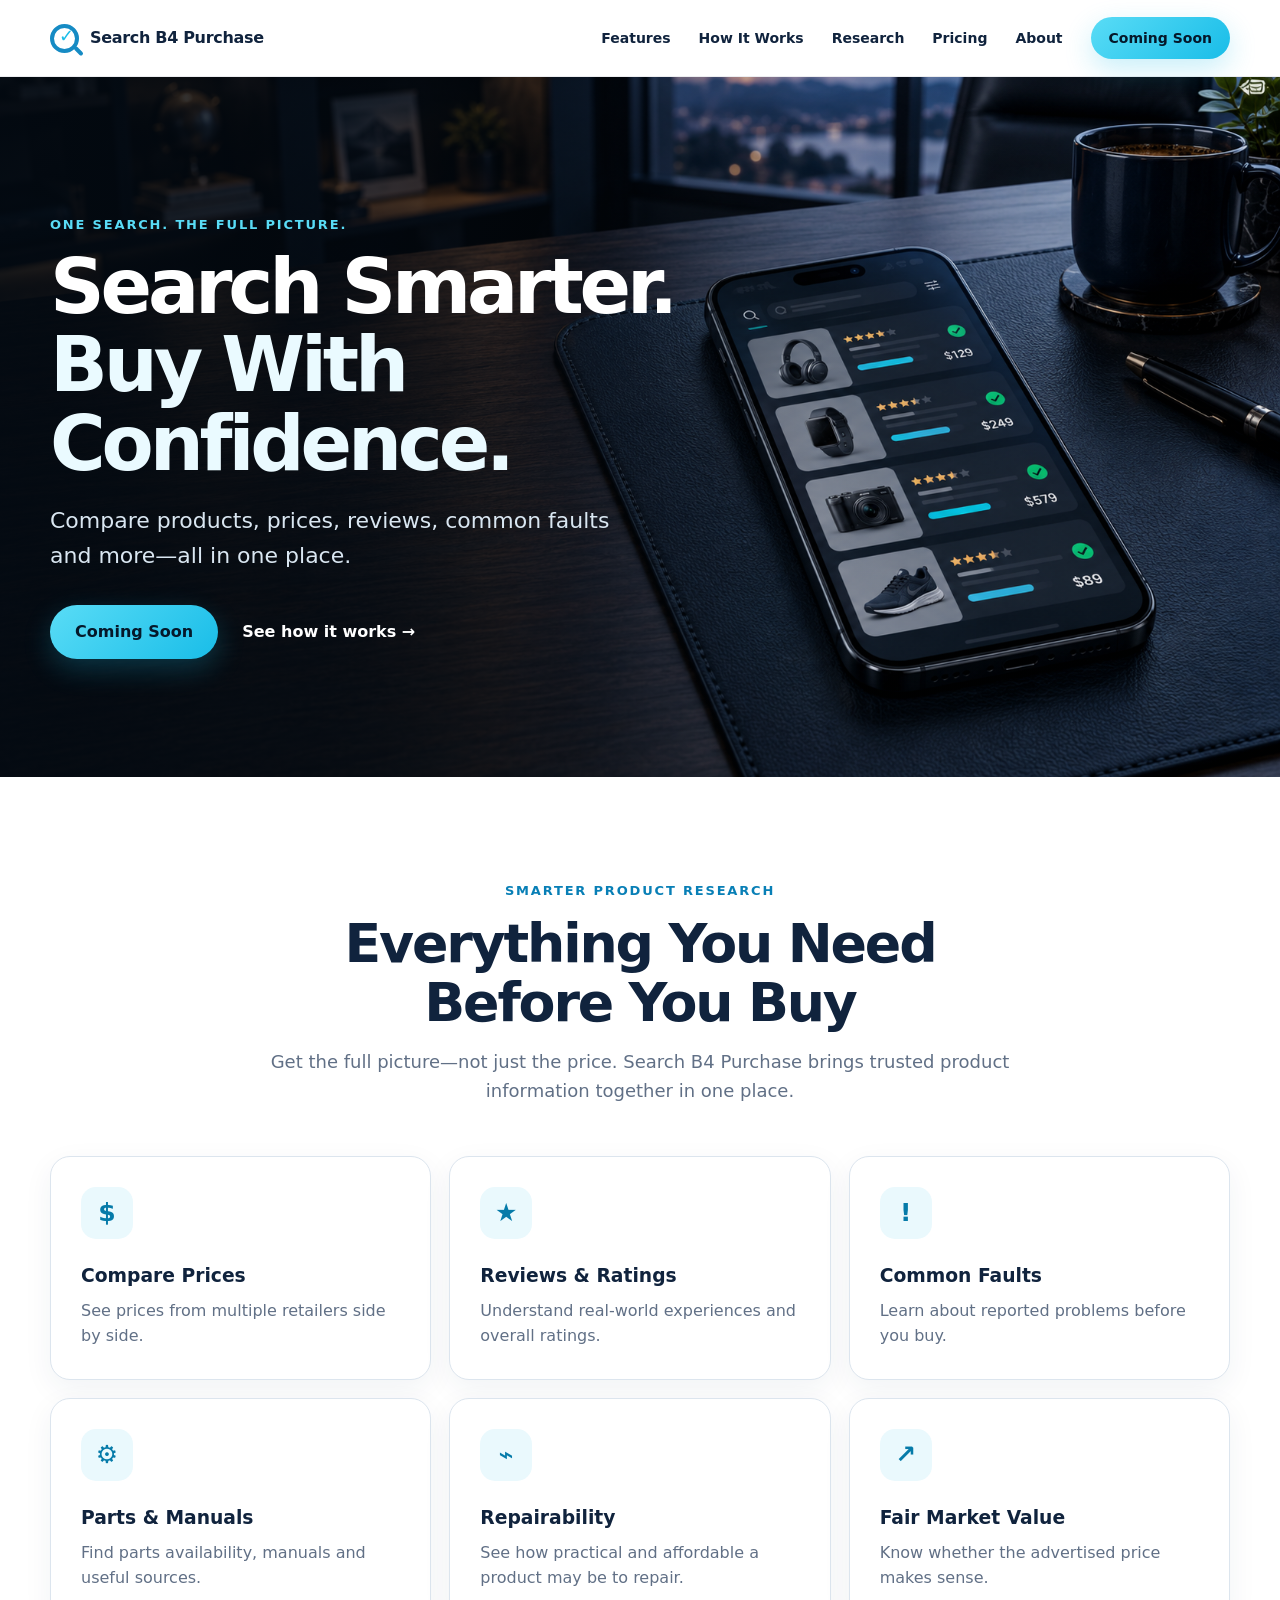
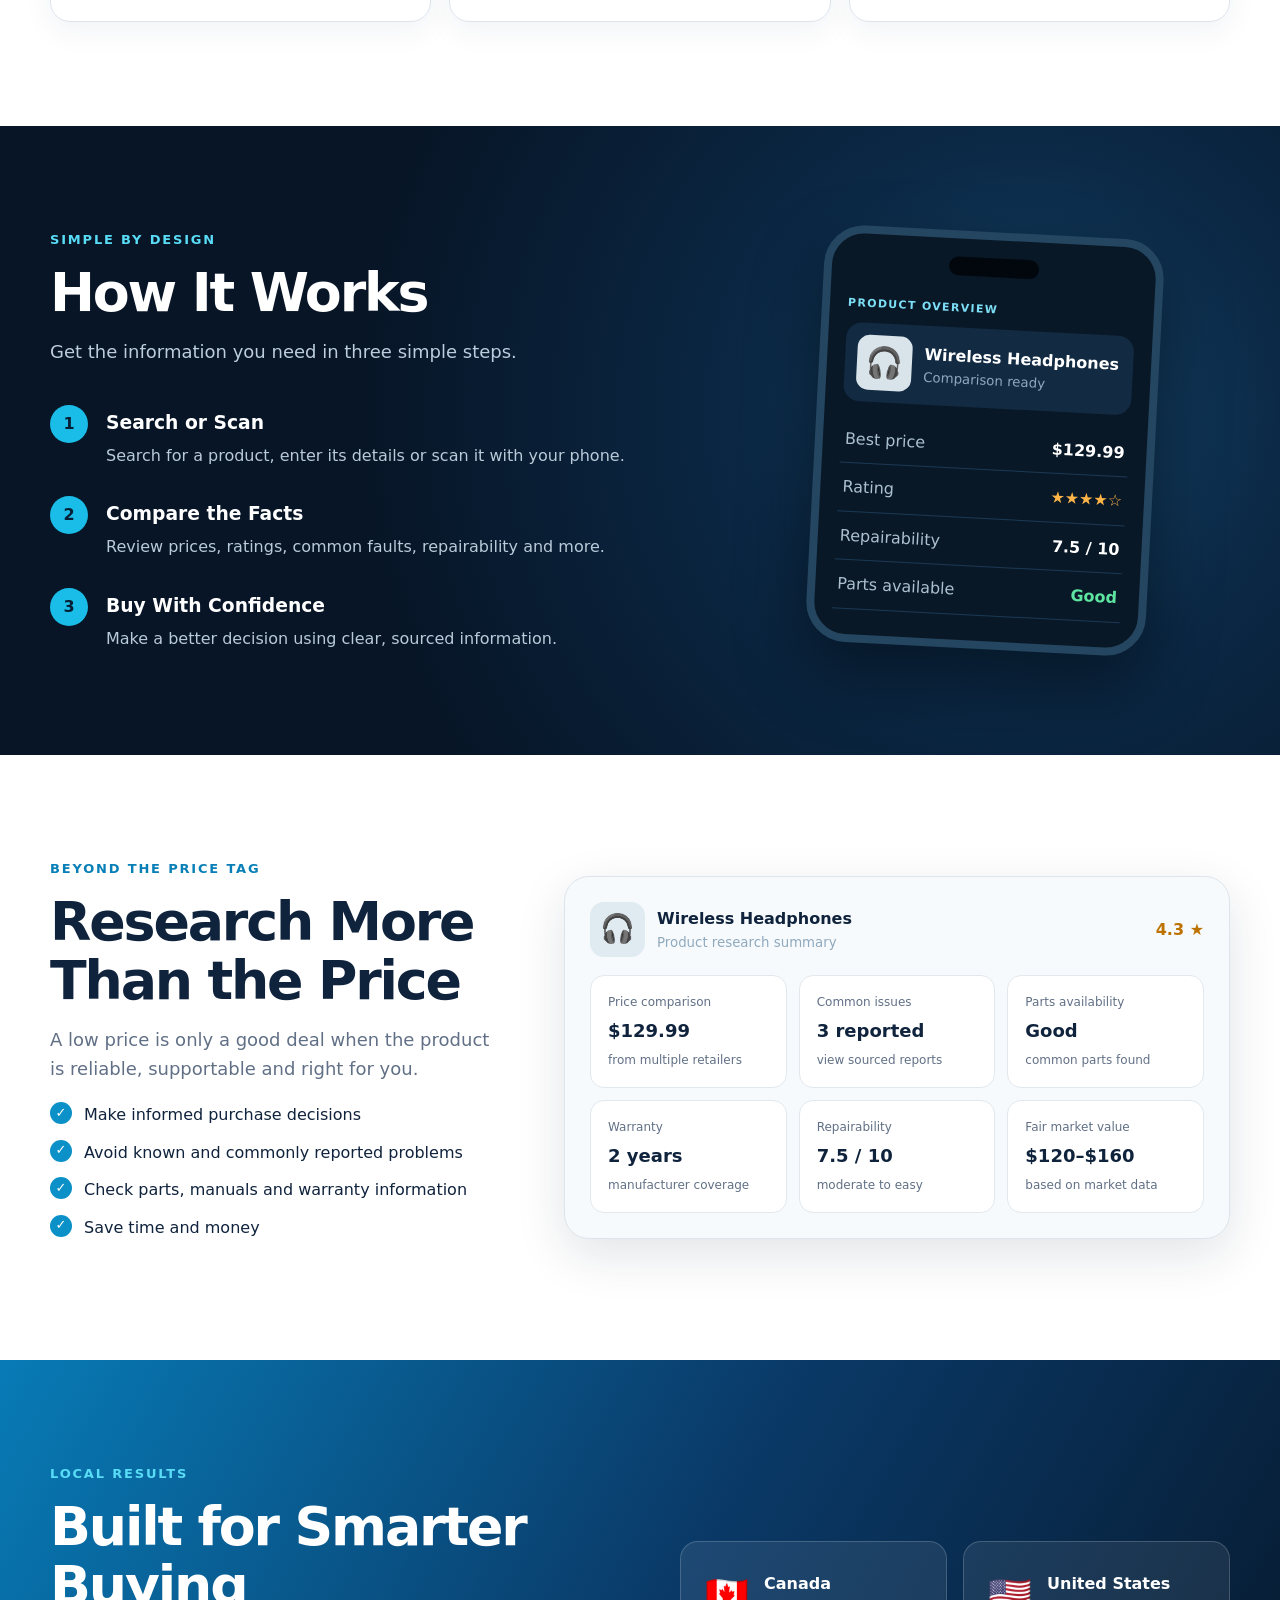
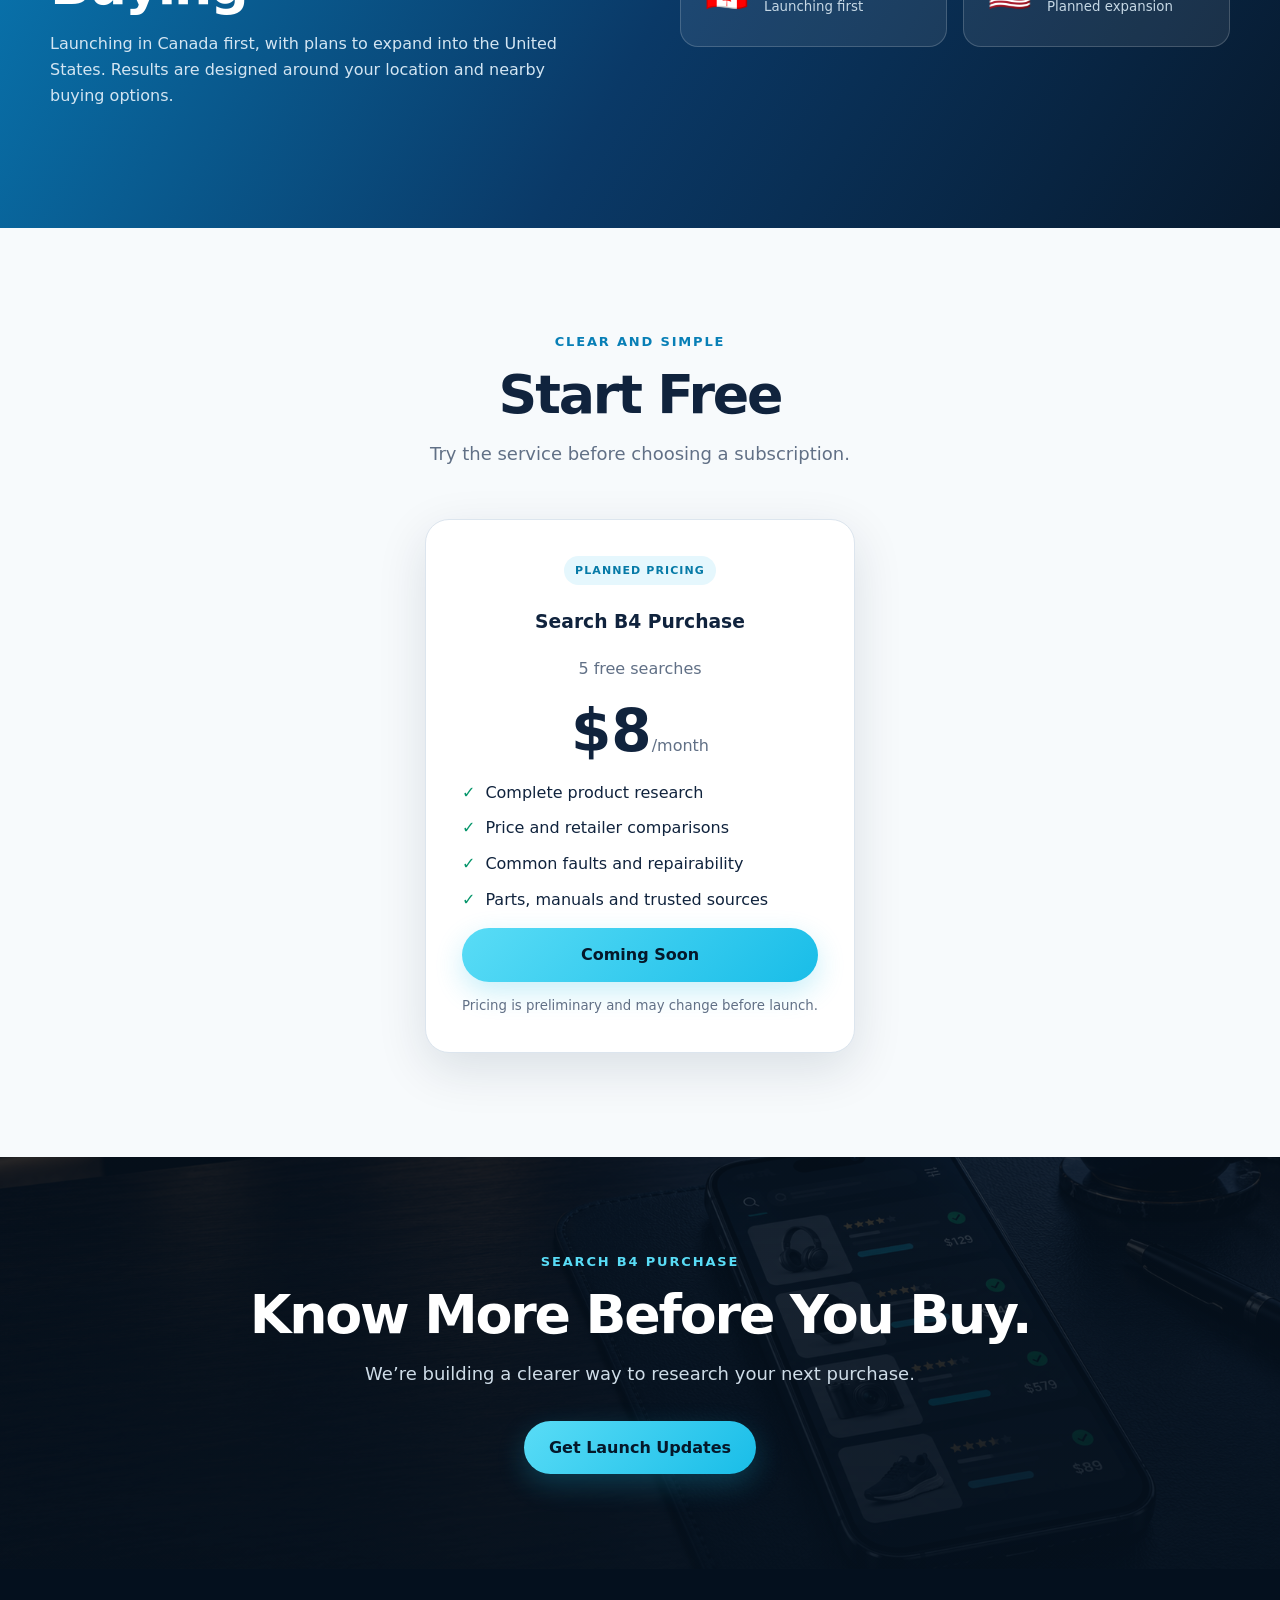
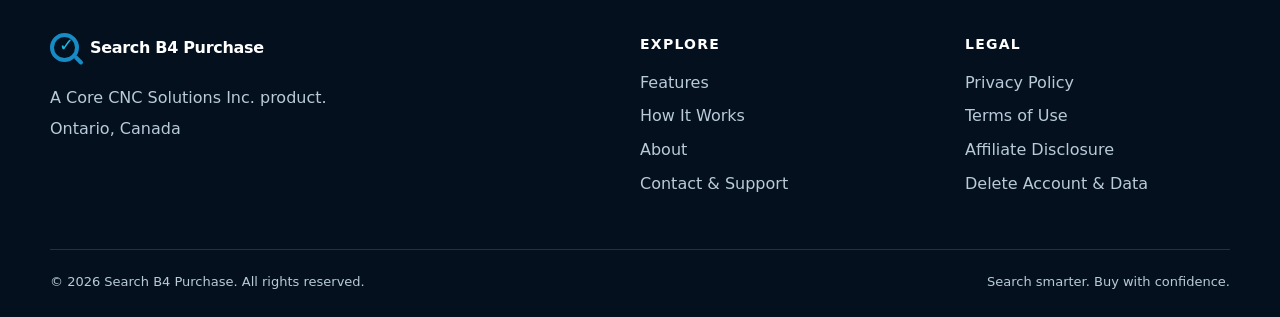
==== index.html @ 743104e7 "Add files via upload" ====
<!doctype html>
<html lang="en-CA">
<head>
  <meta charset="utf-8">
  <meta name="viewport" content="width=device-width, initial-scale=1">
  <meta name="description" content="Search B4 Purchase helps you compare prices, reviews, common faults, repairability, parts and manuals before you buy.">
  <meta name="theme-color" content="#071526">
  <title>Search B4 Purchase | Search Smarter. Buy With Confidence.</title>
  <link rel="icon" href="assets/favicon.svg" type="image/svg+xml">
  <link rel="stylesheet" href="styles.css">
  <script defer src="script.js"></script>
</head>
<body>
  <a class="skip-link" href="#main">Skip to content</a>
  <header class="site-header">
    <div class="container nav-wrap">
      <a class="brand" href="#top" aria-label="Search B4 Purchase home">
        <span class="brand-mark" aria-hidden="true"><span></span></span>
        <span>Search B4 Purchase</span>
      </a>
      <button class="menu-button" aria-expanded="false" aria-controls="site-nav" aria-label="Open navigation"><span></span><span></span><span></span></button>
      <nav id="site-nav" class="site-nav" aria-label="Primary navigation">
        <a href="#features">Features</a>
        <a href="#how-it-works">How It Works</a>
        <a href="#research">Research</a>
        <a href="#pricing">Pricing</a>
        <a href="about.html">About</a>
        <a class="button button-small" href="#coming-soon">Coming Soon</a>
      </nav>
    </div>
  </header>

  <main id="main">
    <section id="top" class="hero">
      <div class="hero-shade"></div>
      <div class="container hero-content">
        <p class="eyebrow light">One search. The full picture.</p>
        <h1>Search Smarter.<br><span>Buy With Confidence.</span></h1>
        <p class="hero-copy">Compare products, prices, reviews, common faults and more—all in one place.</p>
        <div class="hero-actions">
          <a class="button" href="#coming-soon">Coming Soon</a>
          <a class="text-link light" href="#how-it-works">See how it works <span aria-hidden="true">→</span></a>
        </div>
      </div>
    </section>

    <section id="features" class="section light-section">
      <div class="container">
        <div class="section-heading centered">
          <p class="eyebrow">Smarter product research</p>
          <h2>Everything You Need Before You Buy</h2>
          <p>Get the full picture—not just the price. Search B4 Purchase brings trusted product information together in one place.</p>
        </div>
        <div class="feature-grid">
          <article class="feature-card"><span class="icon">$</span><h3>Compare Prices</h3><p>See prices from multiple retailers side by side.</p></article>
          <article class="feature-card"><span class="icon">★</span><h3>Reviews & Ratings</h3><p>Understand real-world experiences and overall ratings.</p></article>
          <article class="feature-card"><span class="icon">!</span><h3>Common Faults</h3><p>Learn about reported problems before you buy.</p></article>
          <article class="feature-card"><span class="icon">⚙</span><h3>Parts & Manuals</h3><p>Find parts availability, manuals and useful sources.</p></article>
          <article class="feature-card"><span class="icon">⌁</span><h3>Repairability</h3><p>See how practical and affordable a product may be to repair.</p></article>
          <article class="feature-card"><span class="icon">↗</span><h3>Fair Market Value</h3><p>Know whether the advertised price makes sense.</p></article>
        </div>
      </div>
    </section>

    <section id="how-it-works" class="section dark-section">
      <div class="container how-grid">
        <div>
          <p class="eyebrow light">Simple by design</p>
          <h2>How It Works</h2>
          <p class="section-intro">Get the information you need in three simple steps.</p>
          <div class="steps">
            <article><span>1</span><div><h3>Search or Scan</h3><p>Search for a product, enter its details or scan it with your phone.</p></div></article>
            <article><span>2</span><div><h3>Compare the Facts</h3><p>Review prices, ratings, common faults, repairability and more.</p></div></article>
            <article><span>3</span><div><h3>Buy With Confidence</h3><p>Make a better decision using clear, sourced information.</p></div></article>
          </div>
        </div>
        <div class="phone-demo" aria-label="Illustration of product comparison results">
          <div class="phone-shell">
            <div class="phone-top"></div>
            <div class="app-label">Product overview</div>
            <div class="demo-product"><div class="demo-image">🎧</div><div><strong>Wireless Headphones</strong><small>Comparison ready</small></div></div>
            <div class="demo-row"><span>Best price</span><strong>$129.99</strong></div>
            <div class="demo-row"><span>Rating</span><strong class="stars">★★★★☆</strong></div>
            <div class="demo-row"><span>Repairability</span><strong>7.5 / 10</strong></div>
            <div class="demo-row"><span>Parts available</span><strong class="good">Good</strong></div>
          </div>
        </div>
      </div>
    </section>

    <section id="research" class="section light-section">
      <div class="container research-grid">
        <div>
          <p class="eyebrow">Beyond the price tag</p>
          <h2>Research More Than the Price</h2>
          <p class="large-copy">A low price is only a good deal when the product is reliable, supportable and right for you.</p>
          <ul class="check-list">
            <li>Make informed purchase decisions</li>
            <li>Avoid known and commonly reported problems</li>
            <li>Check parts, manuals and warranty information</li>
            <li>Save time and money</li>
          </ul>
        </div>
        <div class="dashboard-card">
          <div class="product-title"><span class="product-icon">🎧</span><div><strong>Wireless Headphones</strong><small>Product research summary</small></div><span class="rating">4.3 ★</span></div>
          <div class="metric-grid">
            <article><small>Price comparison</small><strong>$129.99</strong><span>from multiple retailers</span></article>
            <article><small>Common issues</small><strong>3 reported</strong><span>view sourced reports</span></article>
            <article><small>Parts availability</small><strong>Good</strong><span>common parts found</span></article>
            <article><small>Warranty</small><strong>2 years</strong><span>manufacturer coverage</span></article>
            <article><small>Repairability</small><strong>7.5 / 10</strong><span>moderate to easy</span></article>
            <article><small>Fair market value</small><strong>$120–$160</strong><span>based on market data</span></article>
          </div>
        </div>
      </div>
    </section>

    <section class="section availability-section">
      <div class="container availability-grid">
        <div><p class="eyebrow light">Local results</p><h2>Built for Smarter Buying</h2><p>Launching in Canada first, with plans to expand into the United States. Results are designed around your location and nearby buying options.</p></div>
        <div class="locations"><article><span>🇨🇦</span><div><strong>Canada</strong><small>Launching first</small></div></article><article><span>🇺🇸</span><div><strong>United States</strong><small>Planned expansion</small></div></article></div>
      </div>
    </section>

    <section id="pricing" class="section pricing-section">
      <div class="container">
        <div class="section-heading centered"><p class="eyebrow">Clear and simple</p><h2>Start Free</h2><p>Try the service before choosing a subscription.</p></div>
        <article class="price-card">
          <div class="price-badge">PLANNED PRICING</div>
          <h3>Search B4 Purchase</h3>
          <p class="free-searches">5 free searches</p>
          <div class="price"><strong>$8</strong><span>/month</span></div>
          <ul><li>Complete product research</li><li>Price and retailer comparisons</li><li>Common faults and repairability</li><li>Parts, manuals and trusted sources</li></ul>
          <a class="button full" href="#coming-soon">Coming Soon</a>
          <small>Pricing is preliminary and may change before launch.</small>
        </article>
      </div>
    </section>

    <section id="coming-soon" class="final-cta">
      <div class="container centered"><p class="eyebrow light">Search B4 Purchase</p><h2>Know More Before You Buy.</h2><p>We’re building a clearer way to research your next purchase.</p><a class="button" href="contact.html">Get Launch Updates</a></div>
    </section>
  </main>

  <footer class="site-footer">
    <div class="container footer-grid">
      <div><a class="brand footer-brand" href="index.html"><span class="brand-mark" aria-hidden="true"><span></span></span><span>Search B4 Purchase</span></a><p>A Core CNC Solutions Inc. product.</p><p>Ontario, Canada</p></div>
      <div><h3>Explore</h3><a href="#features">Features</a><a href="#how-it-works">How It Works</a><a href="about.html">About</a><a href="contact.html">Contact & Support</a></div>
      <div><h3>Legal</h3><a href="privacy.html">Privacy Policy</a><a href="terms.html">Terms of Use</a><a href="affiliate-disclosure.html">Affiliate Disclosure</a><a href="delete-account.html">Delete Account & Data</a></div>
    </div>
    <div class="container footer-bottom"><span>© 2026 Search B4 Purchase. All rights reserved.</span><span>Search smarter. Buy with confidence.</span></div>
  </footer>
</body>
</html>
---- styles.css ----
:root{--navy:#071526;--navy-2:#0c2139;--ink:#10233d;--muted:#617086;--blue:#19bde8;--blue-2:#59dcf6;--amber:#ffb548;--line:#dce5ee;--paper:#f7fafc;--white:#fff;--shadow:0 16px 50px rgba(9,31,56,.12);--radius:20px;--container:1180px}*{box-sizing:border-box}html{scroll-behavior:smooth}body{margin:0;color:var(--ink);background:var(--white);font-family:Inter,ui-sans-serif,system-ui,-apple-system,BlinkMacSystemFont,"Segoe UI",sans-serif;line-height:1.6}a{color:inherit;text-decoration:none}img{max-width:100%}.container{width:min(calc(100% - 40px),var(--container));margin:auto}.skip-link{position:absolute;left:-9999px}.skip-link:focus{left:12px;top:12px;z-index:100;background:#fff;padding:10px}.site-header{position:sticky;top:0;z-index:50;background:rgba(255,255,255,.94);border-bottom:1px solid rgba(16,35,61,.08);backdrop-filter:blur(14px)}.nav-wrap{height:76px;display:flex;align-items:center;justify-content:space-between}.brand{display:inline-flex;gap:11px;align-items:center;font-weight:800;letter-spacing:-.02em}.brand-mark{position:relative;display:inline-block;width:29px;height:29px;border:4px solid #168bc4;border-radius:50%}.brand-mark:after{content:"";position:absolute;width:11px;height:4px;background:#168bc4;right:-9px;bottom:-4px;transform:rotate(45deg);border-radius:4px}.brand-mark span:before{content:"✓";position:absolute;left:5px;top:-6px;color:var(--blue);font-size:18px}.site-nav{display:flex;align-items:center;gap:28px;font-weight:650;font-size:14px}.site-nav>a:not(.button):hover{color:#087fb6}.menu-button{display:none;background:none;border:0;padding:8px}.menu-button span{display:block;width:24px;height:2px;background:var(--ink);margin:5px}.button{display:inline-flex;align-items:center;justify-content:center;border:0;border-radius:999px;background:linear-gradient(135deg,var(--blue-2),var(--blue));color:#05182a;font-weight:800;padding:14px 25px;box-shadow:0 10px 28px rgba(25,189,232,.24);transition:.2s transform,.2s box-shadow}.button:hover{transform:translateY(-2px);box-shadow:0 14px 34px rgba(25,189,232,.35)}.button-small{padding:10px 18px}.full{width:100%}.hero{position:relative;min-height:700px;display:grid;align-items:center;color:white;background:#07101d url("assets/hero-search-b4-purchase.png") center/cover no-repeat}.hero-shade{position:absolute;inset:0;background:linear-gradient(90deg,rgba(3,10,18,.9) 0%,rgba(3,10,18,.65) 35%,rgba(3,10,18,.08) 64%,rgba(3,10,18,.05) 100%)}.hero-content{position:relative;padding-top:20px}.eyebrow{margin:0 0 12px;color:#087fb6;font-size:13px;font-weight:850;letter-spacing:.14em;text-transform:uppercase}.eyebrow.light{color:var(--blue-2)}h1,h2,h3,p{margin-top:0}h1{max-width:650px;margin-bottom:20px;font-size:clamp(46px,6vw,76px);line-height:1.03;letter-spacing:-.055em}h1 span{color:#eafaff}.hero-copy{max-width:570px;font-size:clamp(18px,2vw,22px);color:#d9e6f1}.hero-actions{display:flex;gap:24px;align-items:center;margin-top:32px}.text-link{font-weight:750}.text-link:hover{color:var(--blue-2)}.section{padding:104px 0}.light-section{background:#fff}.section-heading{max-width:760px;margin:0 auto 50px}.centered{text-align:center}.section-heading h2,.section h2,.final-cta h2{margin-bottom:16px;font-size:clamp(35px,4.2vw,54px);line-height:1.1;letter-spacing:-.04em}.section-heading>p:last-child,.section-intro,.large-copy{color:var(--muted);font-size:18px}.feature-grid{display:grid;grid-template-columns:repeat(3,1fr);gap:18px}.feature-card{padding:30px;border:1px solid var(--line);border-radius:var(--radius);background:#fff;box-shadow:0 9px 30px rgba(20,50,80,.06);transition:.2s}.feature-card:hover{transform:translateY(-4px);box-shadow:var(--shadow)}.feature-card .icon{display:grid;place-items:center;width:52px;height:52px;margin-bottom:22px;border-radius:15px;background:#eaf9fd;color:#067ba9;font-size:25px;font-weight:900}.feature-card h3{margin-bottom:7px}.feature-card p{color:var(--muted);margin-bottom:0}.dark-section{overflow:hidden;color:#fff;background:radial-gradient(circle at 80% 45%,#15456a 0,#0b2845 25%,var(--navy) 62%)}.how-grid{display:grid;grid-template-columns:1.1fr .9fr;gap:90px;align-items:center}.dark-section .section-intro{color:#bccddd}.steps{display:grid;gap:28px;margin-top:38px}.steps article{display:flex;gap:18px}.steps article>span{flex:0 0 auto;display:grid;place-items:center;width:38px;height:38px;border-radius:50%;background:var(--blue);color:#052036;font-weight:900}.steps h3{margin:3px 0 5px}.steps p{margin:0;color:#b9cad9}.phone-demo{display:grid;place-items:center}.phone-shell{width:min(340px,100%);padding:18px 18px 25px;border:8px solid #254660;border-radius:40px;background:#091827;box-shadow:0 30px 70px rgba(0,0,0,.45);transform:rotate(3deg)}.phone-top{width:90px;height:19px;margin:0 auto 24px;border-radius:15px;background:#02070e}.app-label{color:#7ddff6;text-transform:uppercase;font-size:11px;font-weight:800;letter-spacing:.12em}.demo-product{display:flex;gap:12px;align-items:center;margin:10px 0 14px;padding:12px;border-radius:16px;background:#122b43}.demo-product small,.product-title small{display:block;color:#8fa9be}.demo-image{display:grid;place-items:center;width:55px;height:55px;border-radius:12px;background:#d9e3ea;font-size:30px}.demo-row{display:flex;justify-content:space-between;padding:11px 4px;border-bottom:1px solid #1b3953;color:#abc0d0}.demo-row strong{color:#fff}.stars{color:var(--amber)!important}.good{color:#5ee4a1!important}.research-grid{display:grid;grid-template-columns:.8fr 1.2fr;gap:70px;align-items:center}.check-list{display:grid;gap:12px;padding:0;list-style:none}.check-list li{position:relative;padding-left:34px}.check-list li:before{content:"✓";position:absolute;left:0;display:grid;place-items:center;width:22px;height:22px;border-radius:50%;background:#0b91c7;color:#fff;font-size:13px;font-weight:900}.dashboard-card{padding:25px;border:1px solid var(--line);border-radius:25px;background:var(--paper);box-shadow:var(--shadow)}.product-title{display:flex;align-items:center;gap:12px;margin-bottom:18px}.product-icon{display:grid;place-items:center;width:55px;height:55px;border-radius:14px;background:#dfeaf1;font-size:28px}.product-title .rating{margin-left:auto;color:#bd7200;font-weight:800}.metric-grid{display:grid;grid-template-columns:repeat(3,1fr);gap:12px}.metric-grid article{padding:17px;border-radius:14px;background:#fff;border:1px solid #e1e8ee}.metric-grid small,.metric-grid span{display:block;color:var(--muted);font-size:12px}.metric-grid strong{display:block;margin:5px 0;color:var(--ink);font-size:18px}.availability-section{color:#fff;background:linear-gradient(120deg,#087bb6,#0a3967 52%,#07192d)}.availability-grid{display:grid;grid-template-columns:1fr 1fr;gap:80px;align-items:center}.availability-grid p{max-width:620px;color:#d3e5f2}.locations{display:grid;grid-template-columns:1fr 1fr;gap:16px}.locations article{display:flex;gap:15px;align-items:center;padding:24px;border:1px solid rgba(255,255,255,.18);border-radius:18px;background:rgba(255,255,255,.08)}.locations span{font-size:35px}.locations strong,.locations small{display:block}.locations small{color:#c6d8e5}.pricing-section{background:var(--paper)}.price-card{position:relative;max-width:430px;margin:auto;padding:36px;border:1px solid var(--line);border-radius:24px;background:#fff;box-shadow:var(--shadow);text-align:center}.price-badge{display:inline-block;margin-bottom:22px;padding:6px 11px;border-radius:999px;background:#e5f7fd;color:#067aa7;font-size:11px;font-weight:900;letter-spacing:.1em}.free-searches{color:var(--muted)}.price{display:flex;align-items:baseline;justify-content:center;margin:20px 0}.price strong{font-size:58px;line-height:1}.price span{color:var(--muted)}.price-card ul{text-align:left;list-style:none;padding:0;display:grid;gap:10px}.price-card li:before{content:"✓";margin-right:10px;color:#05956a;font-weight:900}.price-card>small{display:block;margin-top:13px;color:var(--muted)}.final-cta{padding:95px 0;color:#fff;background:linear-gradient(rgba(5,17,30,.82),rgba(5,17,30,.92)),url("assets/hero-search-b4-purchase.png") center 66%/cover}.final-cta p:not(.eyebrow){color:#cedce7;font-size:18px}.final-cta .button{margin-top:14px}.site-footer{padding:64px 0 24px;color:#b9cad8;background:#04101e}.footer-grid{display:grid;grid-template-columns:2fr 1fr 1fr;gap:60px}.footer-brand{color:#fff;margin-bottom:18px}.site-footer h3{color:#fff;font-size:14px;text-transform:uppercase;letter-spacing:.09em}.site-footer a:not(.brand){display:block;margin:8px 0}.site-footer a:hover{color:#fff}.site-footer p{margin:5px 0}.footer-bottom{display:flex;justify-content:space-between;margin-top:45px;padding-top:22px;border-top:1px solid #203246;font-size:13px}.legal-hero{padding:100px 0 55px;color:#fff;background:linear-gradient(130deg,var(--navy),#0b3c66)}.legal-hero h1{font-size:clamp(40px,5vw,64px);max-width:900px}.legal-page{padding:70px 0 100px}.legal-content{max-width:850px}.legal-content h2{margin-top:45px;font-size:27px}.legal-content h3{margin-top:28px}.legal-content p,.legal-content li{color:#44566b}.notice{padding:18px 22px;border-left:4px solid var(--blue);border-radius:8px;background:#eef9fc}.contact-grid{display:grid;grid-template-columns:1fr 1fr;gap:30px}.contact-card{padding:28px;border:1px solid var(--line);border-radius:18px;background:#fff;box-shadow:0 10px 30px rgba(10,40,70,.07)}.contact-card h2{margin-bottom:8px}.contact-card a{color:#087ead;font-weight:800}.contact-card.full-width{grid-column:1/-1}.form-grid{display:grid;grid-template-columns:1fr 1fr;gap:16px}.field{display:grid;gap:6px}.field.full{grid-column:1/-1}.field label{font-weight:750}.field input,.field textarea,.field select{width:100%;padding:13px 14px;border:1px solid #bdc9d4;border-radius:10px;font:inherit}.field textarea{min-height:140px;resize:vertical}.form-note{color:var(--muted);font-size:13px}
@media(max-width:900px){.menu-button{display:block}.site-nav{display:none;position:absolute;top:76px;left:0;right:0;padding:22px;background:#fff;border-bottom:1px solid var(--line);box-shadow:var(--shadow);flex-direction:column;align-items:stretch}.site-nav.open{display:flex}.site-nav:not(#site-nav){display:flex;position:static;padding:0;background:transparent;border:0;box-shadow:none;flex-direction:row}.site-nav .button{align-self:flex-start}.hero{min-height:640px;background-position:62% center}.hero-shade{background:linear-gradient(90deg,rgba(3,10,18,.94),rgba(3,10,18,.72) 62%,rgba(3,10,18,.32))}.feature-grid{grid-template-columns:repeat(2,1fr)}.how-grid,.research-grid,.availability-grid{grid-template-columns:1fr}.how-grid{gap:55px}.research-grid{gap:45px}.metric-grid{grid-template-columns:repeat(2,1fr)}.footer-grid{grid-template-columns:1fr 1fr}.footer-grid>div:first-child{grid-column:1/-1}}
@media(max-width:600px){.container{width:min(calc(100% - 28px),var(--container))}.brand{font-size:14px}.brand-mark{transform:scale(.85)}.hero{min-height:690px;background-position:66% center}.hero-shade{background:linear-gradient(90deg,rgba(3,10,18,.95),rgba(3,10,18,.75))}.hero-content{padding-top:120px;align-self:start}.hero-actions{align-items:flex-start;flex-direction:column;gap:16px}.section{padding:75px 0}.feature-grid,.metric-grid,.locations,.contact-grid,.form-grid{grid-template-columns:1fr}.field.full,.contact-card.full-width{grid-column:auto}.feature-card{padding:24px}.availability-grid{gap:42px}.phone-shell{width:300px}.footer-grid{grid-template-columns:1fr;gap:30px}.footer-grid>div:first-child{grid-column:auto}.footer-bottom{flex-direction:column;gap:8px}.product-title{flex-wrap:wrap}.product-title .rating{margin-left:0}.legal-hero{padding:75px 0 40px}}
@media(prefers-reduced-motion:reduce){html{scroll-behavior:auto}.button,.feature-card{transition:none}}
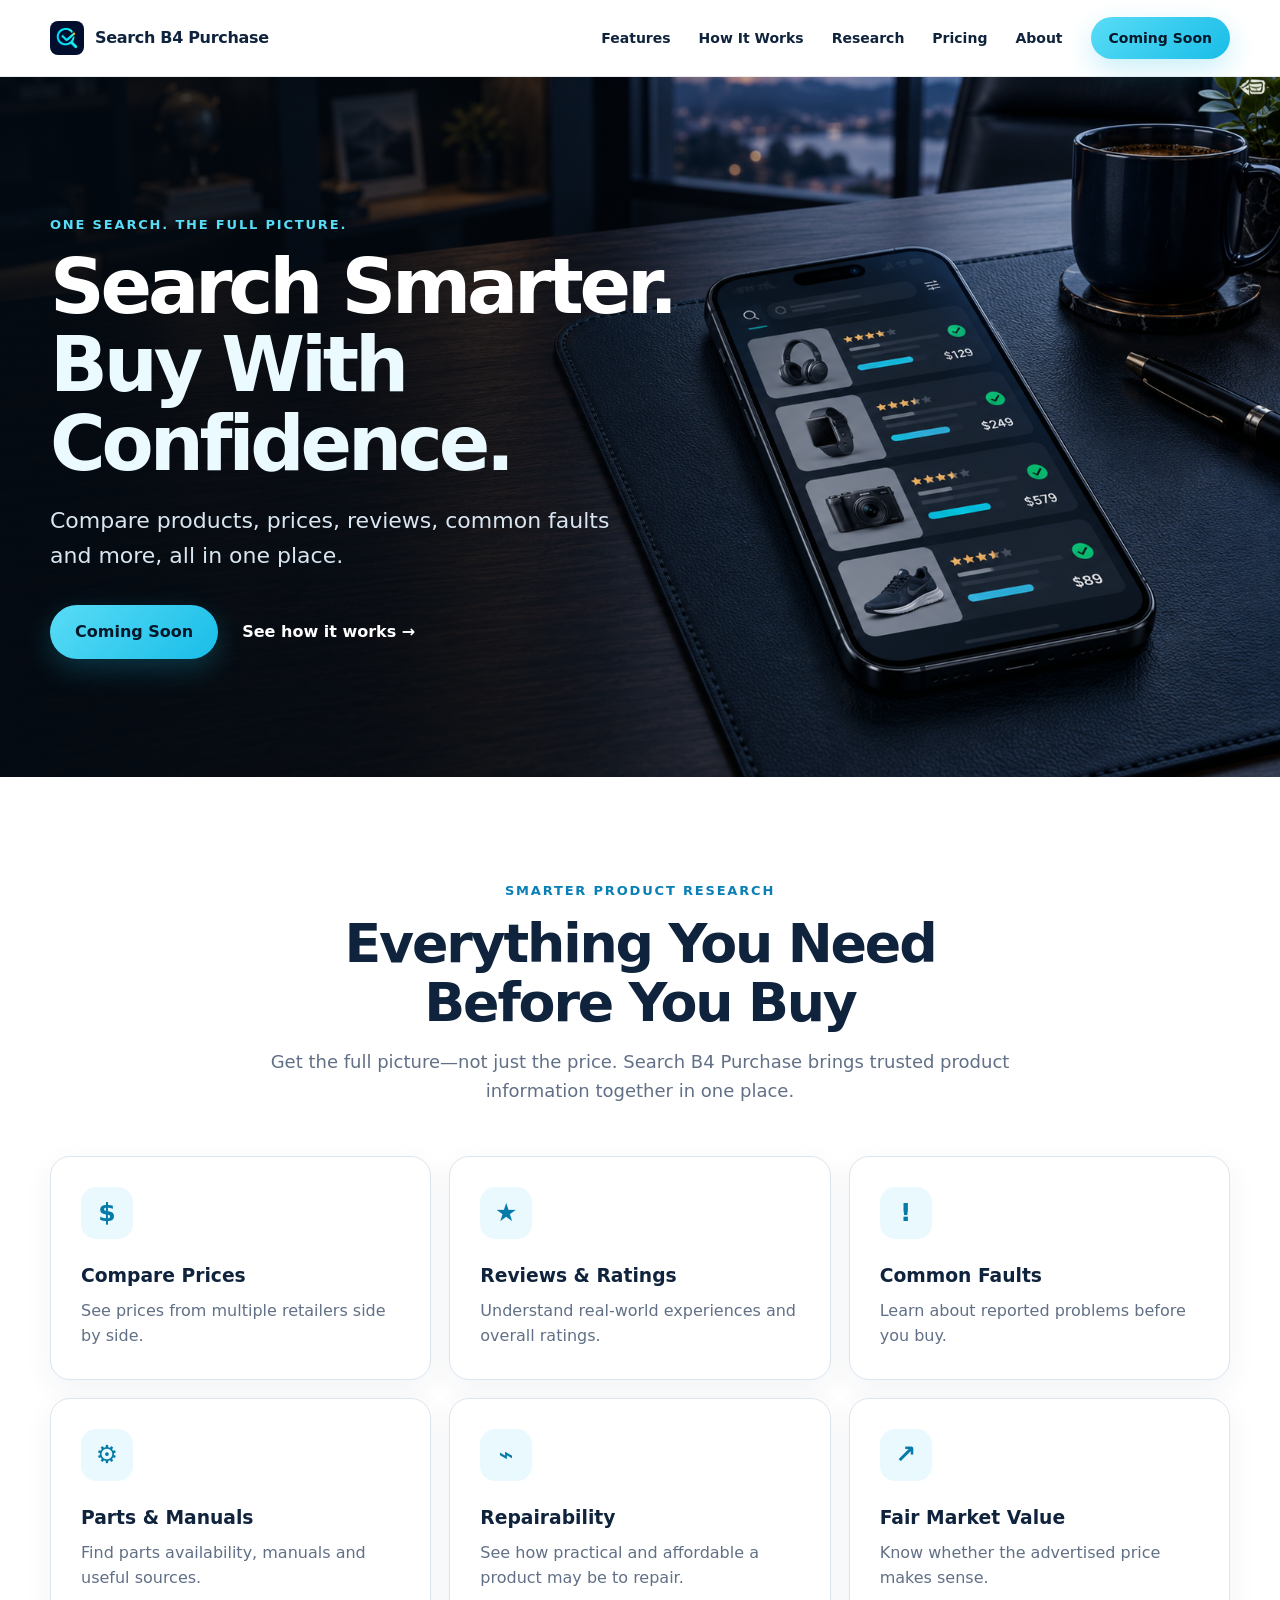
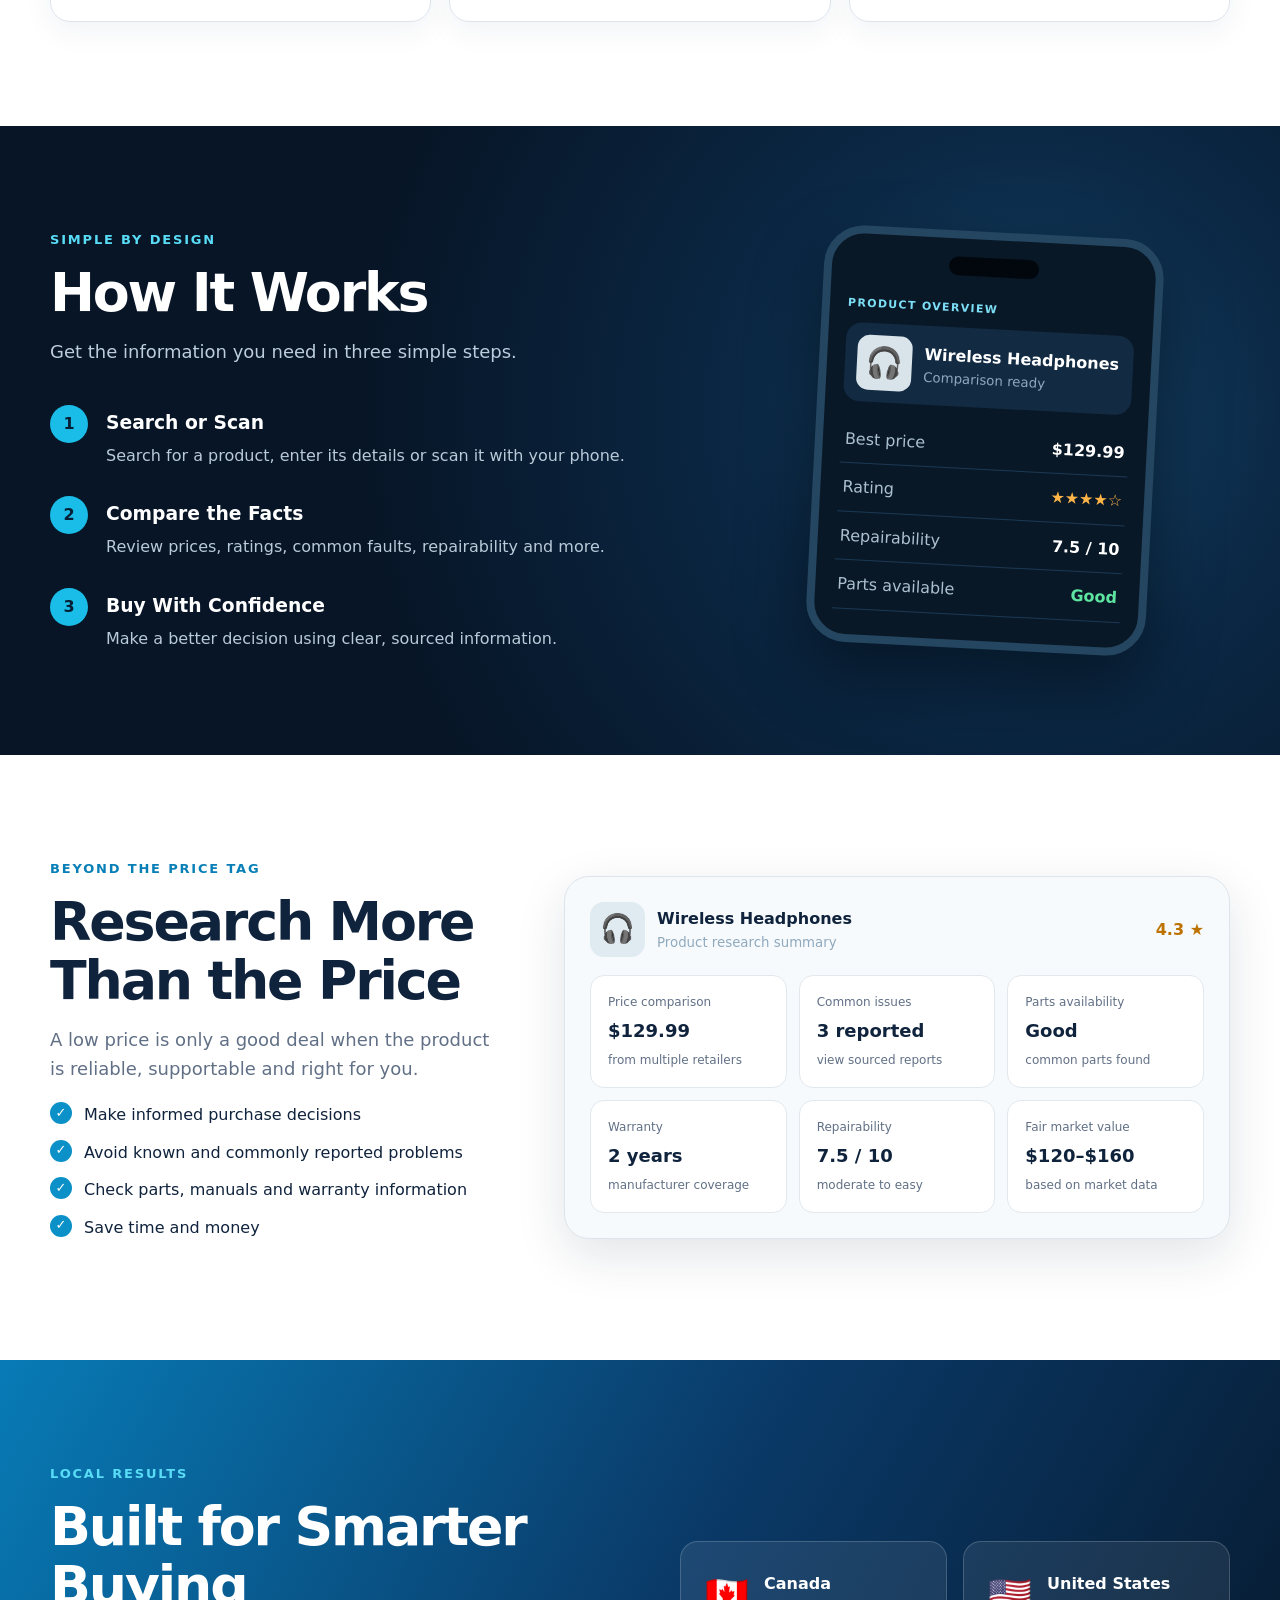
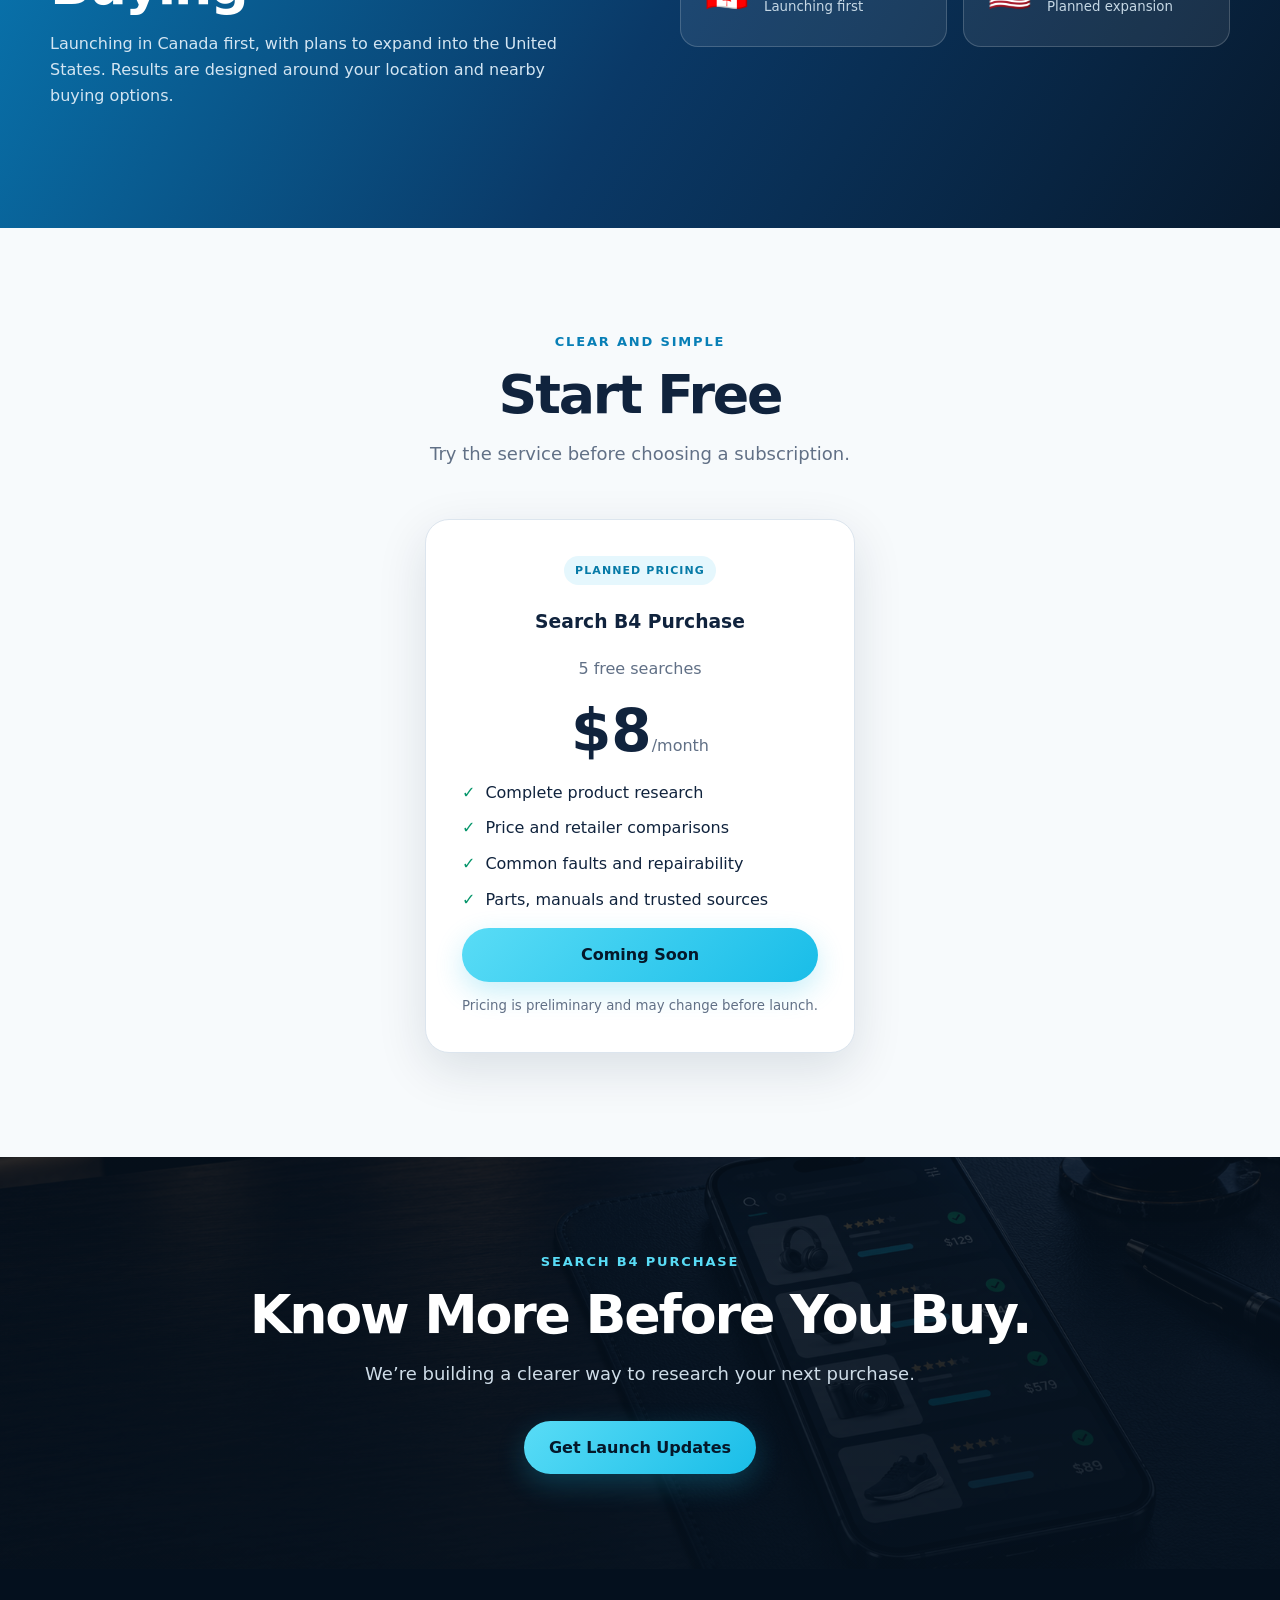
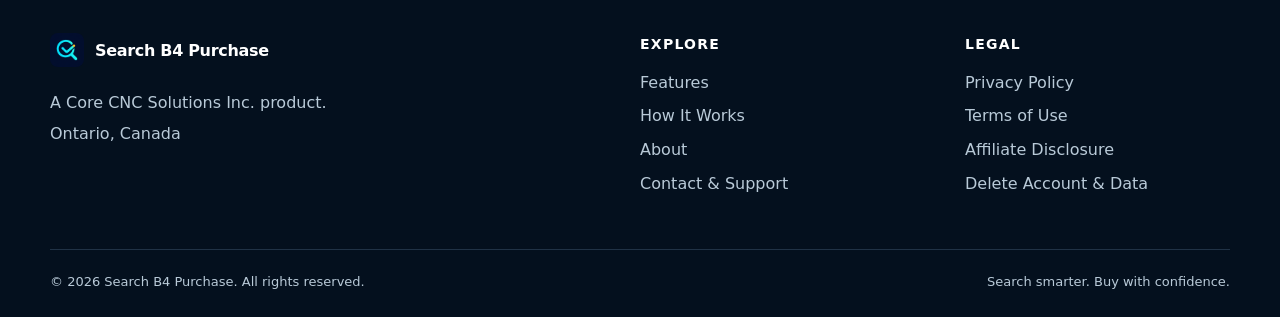
==== commit 8641379e: "Add files via upload" ====
--- a/index.html
+++ b/index.html
@@ -6,7 +6,7 @@
   <meta name="description" content="Search B4 Purchase helps you compare prices, reviews, common faults, repairability, parts and manuals before you buy.">
   <meta name="theme-color" content="#071526">
   <title>Search B4 Purchase | Search Smarter. Buy With Confidence.</title>
-  <link rel="icon" href="assets/favicon.svg" type="image/svg+xml">
+  <link rel="icon" href="assets/icon-180.png" type="image/png">
   <link rel="stylesheet" href="styles.css">
   <script defer src="script.js"></script>
 </head>
@@ -36,7 +36,7 @@
       <div class="container hero-content">
         <p class="eyebrow light">One search. The full picture.</p>
         <h1>Search Smarter.<br><span>Buy With Confidence.</span></h1>
-        <p class="hero-copy">Compare products, prices, reviews, common faults and more—all in one place.</p>
+        <p class="hero-copy">Compare products, prices, reviews, common faults and more, all in one place.</p>
         <div class="hero-actions">
           <a class="button" href="#coming-soon">Coming Soon</a>
           <a class="text-link light" href="#how-it-works">See how it works <span aria-hidden="true">→</span></a>
--- a/styles.css
+++ b/styles.css
@@ -1,4 +1,4 @@
-:root{--navy:#071526;--navy-2:#0c2139;--ink:#10233d;--muted:#617086;--blue:#19bde8;--blue-2:#59dcf6;--amber:#ffb548;--line:#dce5ee;--paper:#f7fafc;--white:#fff;--shadow:0 16px 50px rgba(9,31,56,.12);--radius:20px;--container:1180px}*{box-sizing:border-box}html{scroll-behavior:smooth}body{margin:0;color:var(--ink);background:var(--white);font-family:Inter,ui-sans-serif,system-ui,-apple-system,BlinkMacSystemFont,"Segoe UI",sans-serif;line-height:1.6}a{color:inherit;text-decoration:none}img{max-width:100%}.container{width:min(calc(100% - 40px),var(--container));margin:auto}.skip-link{position:absolute;left:-9999px}.skip-link:focus{left:12px;top:12px;z-index:100;background:#fff;padding:10px}.site-header{position:sticky;top:0;z-index:50;background:rgba(255,255,255,.94);border-bottom:1px solid rgba(16,35,61,.08);backdrop-filter:blur(14px)}.nav-wrap{height:76px;display:flex;align-items:center;justify-content:space-between}.brand{display:inline-flex;gap:11px;align-items:center;font-weight:800;letter-spacing:-.02em}.brand-mark{position:relative;display:inline-block;width:29px;height:29px;border:4px solid #168bc4;border-radius:50%}.brand-mark:after{content:"";position:absolute;width:11px;height:4px;background:#168bc4;right:-9px;bottom:-4px;transform:rotate(45deg);border-radius:4px}.brand-mark span:before{content:"✓";position:absolute;left:5px;top:-6px;color:var(--blue);font-size:18px}.site-nav{display:flex;align-items:center;gap:28px;font-weight:650;font-size:14px}.site-nav>a:not(.button):hover{color:#087fb6}.menu-button{display:none;background:none;border:0;padding:8px}.menu-button span{display:block;width:24px;height:2px;background:var(--ink);margin:5px}.button{display:inline-flex;align-items:center;justify-content:center;border:0;border-radius:999px;background:linear-gradient(135deg,var(--blue-2),var(--blue));color:#05182a;font-weight:800;padding:14px 25px;box-shadow:0 10px 28px rgba(25,189,232,.24);transition:.2s transform,.2s box-shadow}.button:hover{transform:translateY(-2px);box-shadow:0 14px 34px rgba(25,189,232,.35)}.button-small{padding:10px 18px}.full{width:100%}.hero{position:relative;min-height:700px;display:grid;align-items:center;color:white;background:#07101d url("assets/hero-search-b4-purchase.png") center/cover no-repeat}.hero-shade{position:absolute;inset:0;background:linear-gradient(90deg,rgba(3,10,18,.9) 0%,rgba(3,10,18,.65) 35%,rgba(3,10,18,.08) 64%,rgba(3,10,18,.05) 100%)}.hero-content{position:relative;padding-top:20px}.eyebrow{margin:0 0 12px;color:#087fb6;font-size:13px;font-weight:850;letter-spacing:.14em;text-transform:uppercase}.eyebrow.light{color:var(--blue-2)}h1,h2,h3,p{margin-top:0}h1{max-width:650px;margin-bottom:20px;font-size:clamp(46px,6vw,76px);line-height:1.03;letter-spacing:-.055em}h1 span{color:#eafaff}.hero-copy{max-width:570px;font-size:clamp(18px,2vw,22px);color:#d9e6f1}.hero-actions{display:flex;gap:24px;align-items:center;margin-top:32px}.text-link{font-weight:750}.text-link:hover{color:var(--blue-2)}.section{padding:104px 0}.light-section{background:#fff}.section-heading{max-width:760px;margin:0 auto 50px}.centered{text-align:center}.section-heading h2,.section h2,.final-cta h2{margin-bottom:16px;font-size:clamp(35px,4.2vw,54px);line-height:1.1;letter-spacing:-.04em}.section-heading>p:last-child,.section-intro,.large-copy{color:var(--muted);font-size:18px}.feature-grid{display:grid;grid-template-columns:repeat(3,1fr);gap:18px}.feature-card{padding:30px;border:1px solid var(--line);border-radius:var(--radius);background:#fff;box-shadow:0 9px 30px rgba(20,50,80,.06);transition:.2s}.feature-card:hover{transform:translateY(-4px);box-shadow:var(--shadow)}.feature-card .icon{display:grid;place-items:center;width:52px;height:52px;margin-bottom:22px;border-radius:15px;background:#eaf9fd;color:#067ba9;font-size:25px;font-weight:900}.feature-card h3{margin-bottom:7px}.feature-card p{color:var(--muted);margin-bottom:0}.dark-section{overflow:hidden;color:#fff;background:radial-gradient(circle at 80% 45%,#15456a 0,#0b2845 25%,var(--navy) 62%)}.how-grid{display:grid;grid-template-columns:1.1fr .9fr;gap:90px;align-items:center}.dark-section .section-intro{color:#bccddd}.steps{display:grid;gap:28px;margin-top:38px}.steps article{display:flex;gap:18px}.steps article>span{flex:0 0 auto;display:grid;place-items:center;width:38px;height:38px;border-radius:50%;background:var(--blue);color:#052036;font-weight:900}.steps h3{margin:3px 0 5px}.steps p{margin:0;color:#b9cad9}.phone-demo{display:grid;place-items:center}.phone-shell{width:min(340px,100%);padding:18px 18px 25px;border:8px solid #254660;border-radius:40px;background:#091827;box-shadow:0 30px 70px rgba(0,0,0,.45);transform:rotate(3deg)}.phone-top{width:90px;height:19px;margin:0 auto 24px;border-radius:15px;background:#02070e}.app-label{color:#7ddff6;text-transform:uppercase;font-size:11px;font-weight:800;letter-spacing:.12em}.demo-product{display:flex;gap:12px;align-items:center;margin:10px 0 14px;padding:12px;border-radius:16px;background:#122b43}.demo-product small,.product-title small{display:block;color:#8fa9be}.demo-image{display:grid;place-items:center;width:55px;height:55px;border-radius:12px;background:#d9e3ea;font-size:30px}.demo-row{display:flex;justify-content:space-between;padding:11px 4px;border-bottom:1px solid #1b3953;color:#abc0d0}.demo-row strong{color:#fff}.stars{color:var(--amber)!important}.good{color:#5ee4a1!important}.research-grid{display:grid;grid-template-columns:.8fr 1.2fr;gap:70px;align-items:center}.check-list{display:grid;gap:12px;padding:0;list-style:none}.check-list li{position:relative;padding-left:34px}.check-list li:before{content:"✓";position:absolute;left:0;display:grid;place-items:center;width:22px;height:22px;border-radius:50%;background:#0b91c7;color:#fff;font-size:13px;font-weight:900}.dashboard-card{padding:25px;border:1px solid var(--line);border-radius:25px;background:var(--paper);box-shadow:var(--shadow)}.product-title{display:flex;align-items:center;gap:12px;margin-bottom:18px}.product-icon{display:grid;place-items:center;width:55px;height:55px;border-radius:14px;background:#dfeaf1;font-size:28px}.product-title .rating{margin-left:auto;color:#bd7200;font-weight:800}.metric-grid{display:grid;grid-template-columns:repeat(3,1fr);gap:12px}.metric-grid article{padding:17px;border-radius:14px;background:#fff;border:1px solid #e1e8ee}.metric-grid small,.metric-grid span{display:block;color:var(--muted);font-size:12px}.metric-grid strong{display:block;margin:5px 0;color:var(--ink);font-size:18px}.availability-section{color:#fff;background:linear-gradient(120deg,#087bb6,#0a3967 52%,#07192d)}.availability-grid{display:grid;grid-template-columns:1fr 1fr;gap:80px;align-items:center}.availability-grid p{max-width:620px;color:#d3e5f2}.locations{display:grid;grid-template-columns:1fr 1fr;gap:16px}.locations article{display:flex;gap:15px;align-items:center;padding:24px;border:1px solid rgba(255,255,255,.18);border-radius:18px;background:rgba(255,255,255,.08)}.locations span{font-size:35px}.locations strong,.locations small{display:block}.locations small{color:#c6d8e5}.pricing-section{background:var(--paper)}.price-card{position:relative;max-width:430px;margin:auto;padding:36px;border:1px solid var(--line);border-radius:24px;background:#fff;box-shadow:var(--shadow);text-align:center}.price-badge{display:inline-block;margin-bottom:22px;padding:6px 11px;border-radius:999px;background:#e5f7fd;color:#067aa7;font-size:11px;font-weight:900;letter-spacing:.1em}.free-searches{color:var(--muted)}.price{display:flex;align-items:baseline;justify-content:center;margin:20px 0}.price strong{font-size:58px;line-height:1}.price span{color:var(--muted)}.price-card ul{text-align:left;list-style:none;padding:0;display:grid;gap:10px}.price-card li:before{content:"✓";margin-right:10px;color:#05956a;font-weight:900}.price-card>small{display:block;margin-top:13px;color:var(--muted)}.final-cta{padding:95px 0;color:#fff;background:linear-gradient(rgba(5,17,30,.82),rgba(5,17,30,.92)),url("assets/hero-search-b4-purchase.png") center 66%/cover}.final-cta p:not(.eyebrow){color:#cedce7;font-size:18px}.final-cta .button{margin-top:14px}.site-footer{padding:64px 0 24px;color:#b9cad8;background:#04101e}.footer-grid{display:grid;grid-template-columns:2fr 1fr 1fr;gap:60px}.footer-brand{color:#fff;margin-bottom:18px}.site-footer h3{color:#fff;font-size:14px;text-transform:uppercase;letter-spacing:.09em}.site-footer a:not(.brand){display:block;margin:8px 0}.site-footer a:hover{color:#fff}.site-footer p{margin:5px 0}.footer-bottom{display:flex;justify-content:space-between;margin-top:45px;padding-top:22px;border-top:1px solid #203246;font-size:13px}.legal-hero{padding:100px 0 55px;color:#fff;background:linear-gradient(130deg,var(--navy),#0b3c66)}.legal-hero h1{font-size:clamp(40px,5vw,64px);max-width:900px}.legal-page{padding:70px 0 100px}.legal-content{max-width:850px}.legal-content h2{margin-top:45px;font-size:27px}.legal-content h3{margin-top:28px}.legal-content p,.legal-content li{color:#44566b}.notice{padding:18px 22px;border-left:4px solid var(--blue);border-radius:8px;background:#eef9fc}.contact-grid{display:grid;grid-template-columns:1fr 1fr;gap:30px}.contact-card{padding:28px;border:1px solid var(--line);border-radius:18px;background:#fff;box-shadow:0 10px 30px rgba(10,40,70,.07)}.contact-card h2{margin-bottom:8px}.contact-card a{color:#087ead;font-weight:800}.contact-card.full-width{grid-column:1/-1}.form-grid{display:grid;grid-template-columns:1fr 1fr;gap:16px}.field{display:grid;gap:6px}.field.full{grid-column:1/-1}.field label{font-weight:750}.field input,.field textarea,.field select{width:100%;padding:13px 14px;border:1px solid #bdc9d4;border-radius:10px;font:inherit}.field textarea{min-height:140px;resize:vertical}.form-note{color:var(--muted);font-size:13px}
+:root{--navy:#071526;--navy-2:#0c2139;--ink:#10233d;--muted:#617086;--blue:#19bde8;--blue-2:#59dcf6;--amber:#ffb548;--line:#dce5ee;--paper:#f7fafc;--white:#fff;--shadow:0 16px 50px rgba(9,31,56,.12);--radius:20px;--container:1180px}*{box-sizing:border-box}html{scroll-behavior:smooth}body{margin:0;color:var(--ink);background:var(--white);font-family:Inter,ui-sans-serif,system-ui,-apple-system,BlinkMacSystemFont,"Segoe UI",sans-serif;line-height:1.6}a{color:inherit;text-decoration:none}img{max-width:100%}.container{width:min(calc(100% - 40px),var(--container));margin:auto}.skip-link{position:absolute;left:-9999px}.skip-link:focus{left:12px;top:12px;z-index:100;background:#fff;padding:10px}.site-header{position:sticky;top:0;z-index:50;background:rgba(255,255,255,.94);border-bottom:1px solid rgba(16,35,61,.08);backdrop-filter:blur(14px)}.nav-wrap{height:76px;display:flex;align-items:center;justify-content:space-between}.brand{display:inline-flex;gap:11px;align-items:center;font-weight:800;letter-spacing:-.02em}.brand-mark{display:inline-block;width:34px;height:34px;flex:0 0 34px;border-radius:8px;background:url("assets/search-b4-purchase-logo.png") center/cover no-repeat}.brand-mark span{display:none}.site-nav{display:flex;align-items:center;gap:28px;font-weight:650;font-size:14px}.site-nav>a:not(.button):hover{color:#087fb6}.menu-button{display:none;background:none;border:0;padding:8px}.menu-button span{display:block;width:24px;height:2px;background:var(--ink);margin:5px}.button{display:inline-flex;align-items:center;justify-content:center;border:0;border-radius:999px;background:linear-gradient(135deg,var(--blue-2),var(--blue));color:#05182a;font-weight:800;padding:14px 25px;box-shadow:0 10px 28px rgba(25,189,232,.24);transition:.2s transform,.2s box-shadow}.button:hover{transform:translateY(-2px);box-shadow:0 14px 34px rgba(25,189,232,.35)}.button-small{padding:10px 18px}.full{width:100%}.hero{position:relative;min-height:700px;display:grid;align-items:center;color:white;background:#07101d url("assets/hero-search-b4-purchase.png") center/cover no-repeat}.hero-shade{position:absolute;inset:0;background:linear-gradient(90deg,rgba(3,10,18,.9) 0%,rgba(3,10,18,.65) 35%,rgba(3,10,18,.08) 64%,rgba(3,10,18,.05) 100%)}.hero-content{position:relative;padding-top:20px}.eyebrow{margin:0 0 12px;color:#087fb6;font-size:13px;font-weight:850;letter-spacing:.14em;text-transform:uppercase}.eyebrow.light{color:var(--blue-2)}h1,h2,h3,p{margin-top:0}h1{max-width:650px;margin-bottom:20px;font-size:clamp(46px,6vw,76px);line-height:1.03;letter-spacing:-.055em}h1 span{color:#eafaff}.hero-copy{max-width:570px;font-size:clamp(18px,2vw,22px);color:#d9e6f1}.hero-actions{display:flex;gap:24px;align-items:center;margin-top:32px}.text-link{font-weight:750}.text-link:hover{color:var(--blue-2)}.section{padding:104px 0}.light-section{background:#fff}.section-heading{max-width:760px;margin:0 auto 50px}.centered{text-align:center}.section-heading h2,.section h2,.final-cta h2{margin-bottom:16px;font-size:clamp(35px,4.2vw,54px);line-height:1.1;letter-spacing:-.04em}.section-heading>p:last-child,.section-intro,.large-copy{color:var(--muted);font-size:18px}.feature-grid{display:grid;grid-template-columns:repeat(3,1fr);gap:18px}.feature-card{padding:30px;border:1px solid var(--line);border-radius:var(--radius);background:#fff;box-shadow:0 9px 30px rgba(20,50,80,.06);transition:.2s}.feature-card:hover{transform:translateY(-4px);box-shadow:var(--shadow)}.feature-card .icon{display:grid;place-items:center;width:52px;height:52px;margin-bottom:22px;border-radius:15px;background:#eaf9fd;color:#067ba9;font-size:25px;font-weight:900}.feature-card h3{margin-bottom:7px}.feature-card p{color:var(--muted);margin-bottom:0}.dark-section{overflow:hidden;color:#fff;background:radial-gradient(circle at 80% 45%,#15456a 0,#0b2845 25%,var(--navy) 62%)}.how-grid{display:grid;grid-template-columns:1.1fr .9fr;gap:90px;align-items:center}.dark-section .section-intro{color:#bccddd}.steps{display:grid;gap:28px;margin-top:38px}.steps article{display:flex;gap:18px}.steps article>span{flex:0 0 auto;display:grid;place-items:center;width:38px;height:38px;border-radius:50%;background:var(--blue);color:#052036;font-weight:900}.steps h3{margin:3px 0 5px}.steps p{margin:0;color:#b9cad9}.phone-demo{display:grid;place-items:center}.phone-shell{width:min(340px,100%);padding:18px 18px 25px;border:8px solid #254660;border-radius:40px;background:#091827;box-shadow:0 30px 70px rgba(0,0,0,.45);transform:rotate(3deg)}.phone-top{width:90px;height:19px;margin:0 auto 24px;border-radius:15px;background:#02070e}.app-label{color:#7ddff6;text-transform:uppercase;font-size:11px;font-weight:800;letter-spacing:.12em}.demo-product{display:flex;gap:12px;align-items:center;margin:10px 0 14px;padding:12px;border-radius:16px;background:#122b43}.demo-product small,.product-title small{display:block;color:#8fa9be}.demo-image{display:grid;place-items:center;width:55px;height:55px;border-radius:12px;background:#d9e3ea;font-size:30px}.demo-row{display:flex;justify-content:space-between;padding:11px 4px;border-bottom:1px solid #1b3953;color:#abc0d0}.demo-row strong{color:#fff}.stars{color:var(--amber)!important}.good{color:#5ee4a1!important}.research-grid{display:grid;grid-template-columns:.8fr 1.2fr;gap:70px;align-items:center}.check-list{display:grid;gap:12px;padding:0;list-style:none}.check-list li{position:relative;padding-left:34px}.check-list li:before{content:"✓";position:absolute;left:0;display:grid;place-items:center;width:22px;height:22px;border-radius:50%;background:#0b91c7;color:#fff;font-size:13px;font-weight:900}.dashboard-card{padding:25px;border:1px solid var(--line);border-radius:25px;background:var(--paper);box-shadow:var(--shadow)}.product-title{display:flex;align-items:center;gap:12px;margin-bottom:18px}.product-icon{display:grid;place-items:center;width:55px;height:55px;border-radius:14px;background:#dfeaf1;font-size:28px}.product-title .rating{margin-left:auto;color:#bd7200;font-weight:800}.metric-grid{display:grid;grid-template-columns:repeat(3,1fr);gap:12px}.metric-grid article{padding:17px;border-radius:14px;background:#fff;border:1px solid #e1e8ee}.metric-grid small,.metric-grid span{display:block;color:var(--muted);font-size:12px}.metric-grid strong{display:block;margin:5px 0;color:var(--ink);font-size:18px}.availability-section{color:#fff;background:linear-gradient(120deg,#087bb6,#0a3967 52%,#07192d)}.availability-grid{display:grid;grid-template-columns:1fr 1fr;gap:80px;align-items:center}.availability-grid p{max-width:620px;color:#d3e5f2}.locations{display:grid;grid-template-columns:1fr 1fr;gap:16px}.locations article{display:flex;gap:15px;align-items:center;padding:24px;border:1px solid rgba(255,255,255,.18);border-radius:18px;background:rgba(255,255,255,.08)}.locations span{font-size:35px}.locations strong,.locations small{display:block}.locations small{color:#c6d8e5}.pricing-section{background:var(--paper)}.price-card{position:relative;max-width:430px;margin:auto;padding:36px;border:1px solid var(--line);border-radius:24px;background:#fff;box-shadow:var(--shadow);text-align:center}.price-badge{display:inline-block;margin-bottom:22px;padding:6px 11px;border-radius:999px;background:#e5f7fd;color:#067aa7;font-size:11px;font-weight:900;letter-spacing:.1em}.free-searches{color:var(--muted)}.price{display:flex;align-items:baseline;justify-content:center;margin:20px 0}.price strong{font-size:58px;line-height:1}.price span{color:var(--muted)}.price-card ul{text-align:left;list-style:none;padding:0;display:grid;gap:10px}.price-card li:before{content:"✓";margin-right:10px;color:#05956a;font-weight:900}.price-card>small{display:block;margin-top:13px;color:var(--muted)}.final-cta{padding:95px 0;color:#fff;background:linear-gradient(rgba(5,17,30,.82),rgba(5,17,30,.92)),url("assets/hero-search-b4-purchase.png") center 66%/cover}.final-cta p:not(.eyebrow){color:#cedce7;font-size:18px}.final-cta .button{margin-top:14px}.site-footer{padding:64px 0 24px;color:#b9cad8;background:#04101e}.footer-grid{display:grid;grid-template-columns:2fr 1fr 1fr;gap:60px}.footer-brand{color:#fff;margin-bottom:18px}.site-footer h3{color:#fff;font-size:14px;text-transform:uppercase;letter-spacing:.09em}.site-footer a:not(.brand){display:block;margin:8px 0}.site-footer a:hover{color:#fff}.site-footer p{margin:5px 0}.footer-bottom{display:flex;justify-content:space-between;margin-top:45px;padding-top:22px;border-top:1px solid #203246;font-size:13px}.legal-hero{padding:100px 0 55px;color:#fff;background:linear-gradient(130deg,var(--navy),#0b3c66)}.legal-hero h1{font-size:clamp(40px,5vw,64px);max-width:900px}.legal-page{padding:70px 0 100px}.legal-content{max-width:850px}.legal-content h2{margin-top:45px;font-size:27px}.legal-content h3{margin-top:28px}.legal-content p,.legal-content li{color:#44566b}.notice{padding:18px 22px;border-left:4px solid var(--blue);border-radius:8px;background:#eef9fc}.contact-grid{display:grid;grid-template-columns:1fr 1fr;gap:30px}.contact-card{padding:28px;border:1px solid var(--line);border-radius:18px;background:#fff;box-shadow:0 10px 30px rgba(10,40,70,.07)}.contact-card h2{margin-bottom:8px}.contact-card a{color:#087ead;font-weight:800}.contact-card.full-width{grid-column:1/-1}.form-grid{display:grid;grid-template-columns:1fr 1fr;gap:16px}.field{display:grid;gap:6px}.field.full{grid-column:1/-1}.field label{font-weight:750}.field input,.field textarea,.field select{width:100%;padding:13px 14px;border:1px solid #bdc9d4;border-radius:10px;font:inherit}.field textarea{min-height:140px;resize:vertical}.form-note{color:var(--muted);font-size:13px}
 @media(max-width:900px){.menu-button{display:block}.site-nav{display:none;position:absolute;top:76px;left:0;right:0;padding:22px;background:#fff;border-bottom:1px solid var(--line);box-shadow:var(--shadow);flex-direction:column;align-items:stretch}.site-nav.open{display:flex}.site-nav:not(#site-nav){display:flex;position:static;padding:0;background:transparent;border:0;box-shadow:none;flex-direction:row}.site-nav .button{align-self:flex-start}.hero{min-height:640px;background-position:62% center}.hero-shade{background:linear-gradient(90deg,rgba(3,10,18,.94),rgba(3,10,18,.72) 62%,rgba(3,10,18,.32))}.feature-grid{grid-template-columns:repeat(2,1fr)}.how-grid,.research-grid,.availability-grid{grid-template-columns:1fr}.how-grid{gap:55px}.research-grid{gap:45px}.metric-grid{grid-template-columns:repeat(2,1fr)}.footer-grid{grid-template-columns:1fr 1fr}.footer-grid>div:first-child{grid-column:1/-1}}
 @media(max-width:600px){.container{width:min(calc(100% - 28px),var(--container))}.brand{font-size:14px}.brand-mark{transform:scale(.85)}.hero{min-height:690px;background-position:66% center}.hero-shade{background:linear-gradient(90deg,rgba(3,10,18,.95),rgba(3,10,18,.75))}.hero-content{padding-top:120px;align-self:start}.hero-actions{align-items:flex-start;flex-direction:column;gap:16px}.section{padding:75px 0}.feature-grid,.metric-grid,.locations,.contact-grid,.form-grid{grid-template-columns:1fr}.field.full,.contact-card.full-width{grid-column:auto}.feature-card{padding:24px}.availability-grid{gap:42px}.phone-shell{width:300px}.footer-grid{grid-template-columns:1fr;gap:30px}.footer-grid>div:first-child{grid-column:auto}.footer-bottom{flex-direction:column;gap:8px}.product-title{flex-wrap:wrap}.product-title .rating{margin-left:0}.legal-hero{padding:75px 0 40px}}
 @media(prefers-reduced-motion:reduce){html{scroll-behavior:auto}.button,.feature-card{transition:none}}
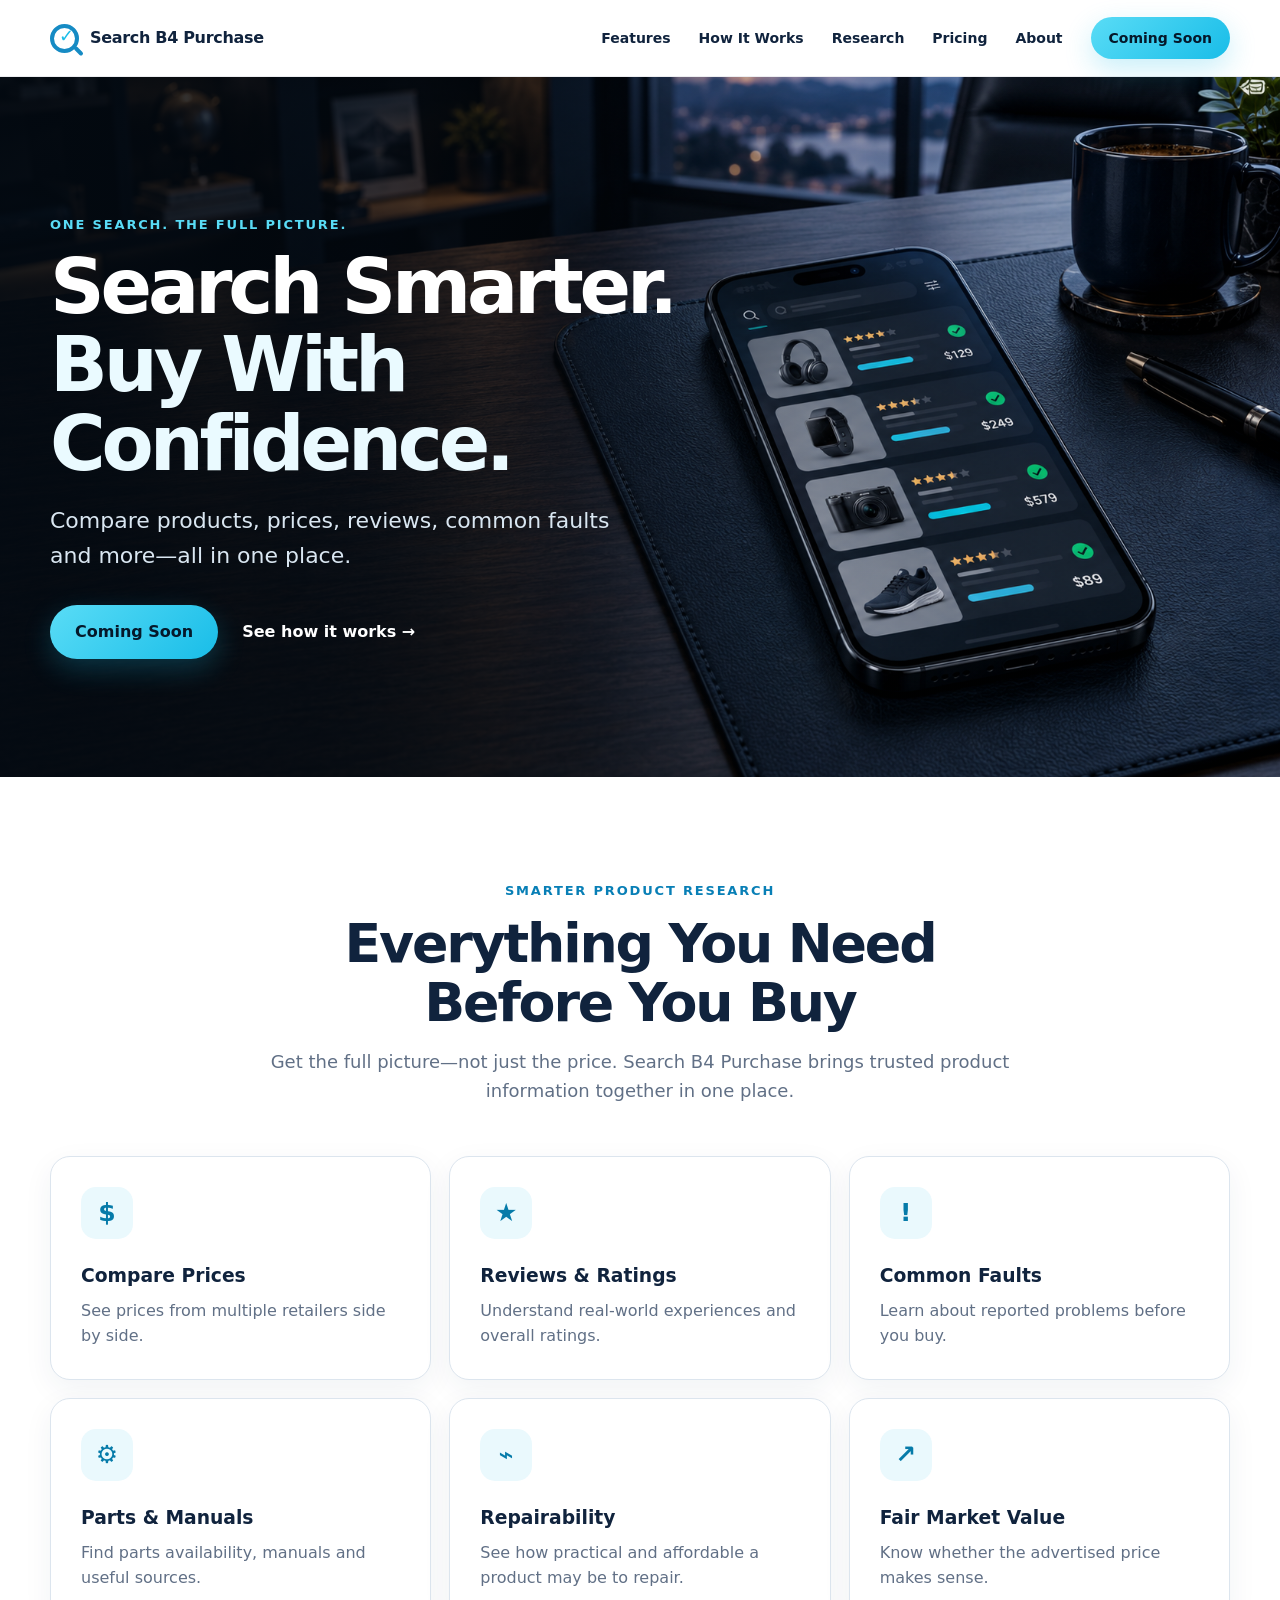
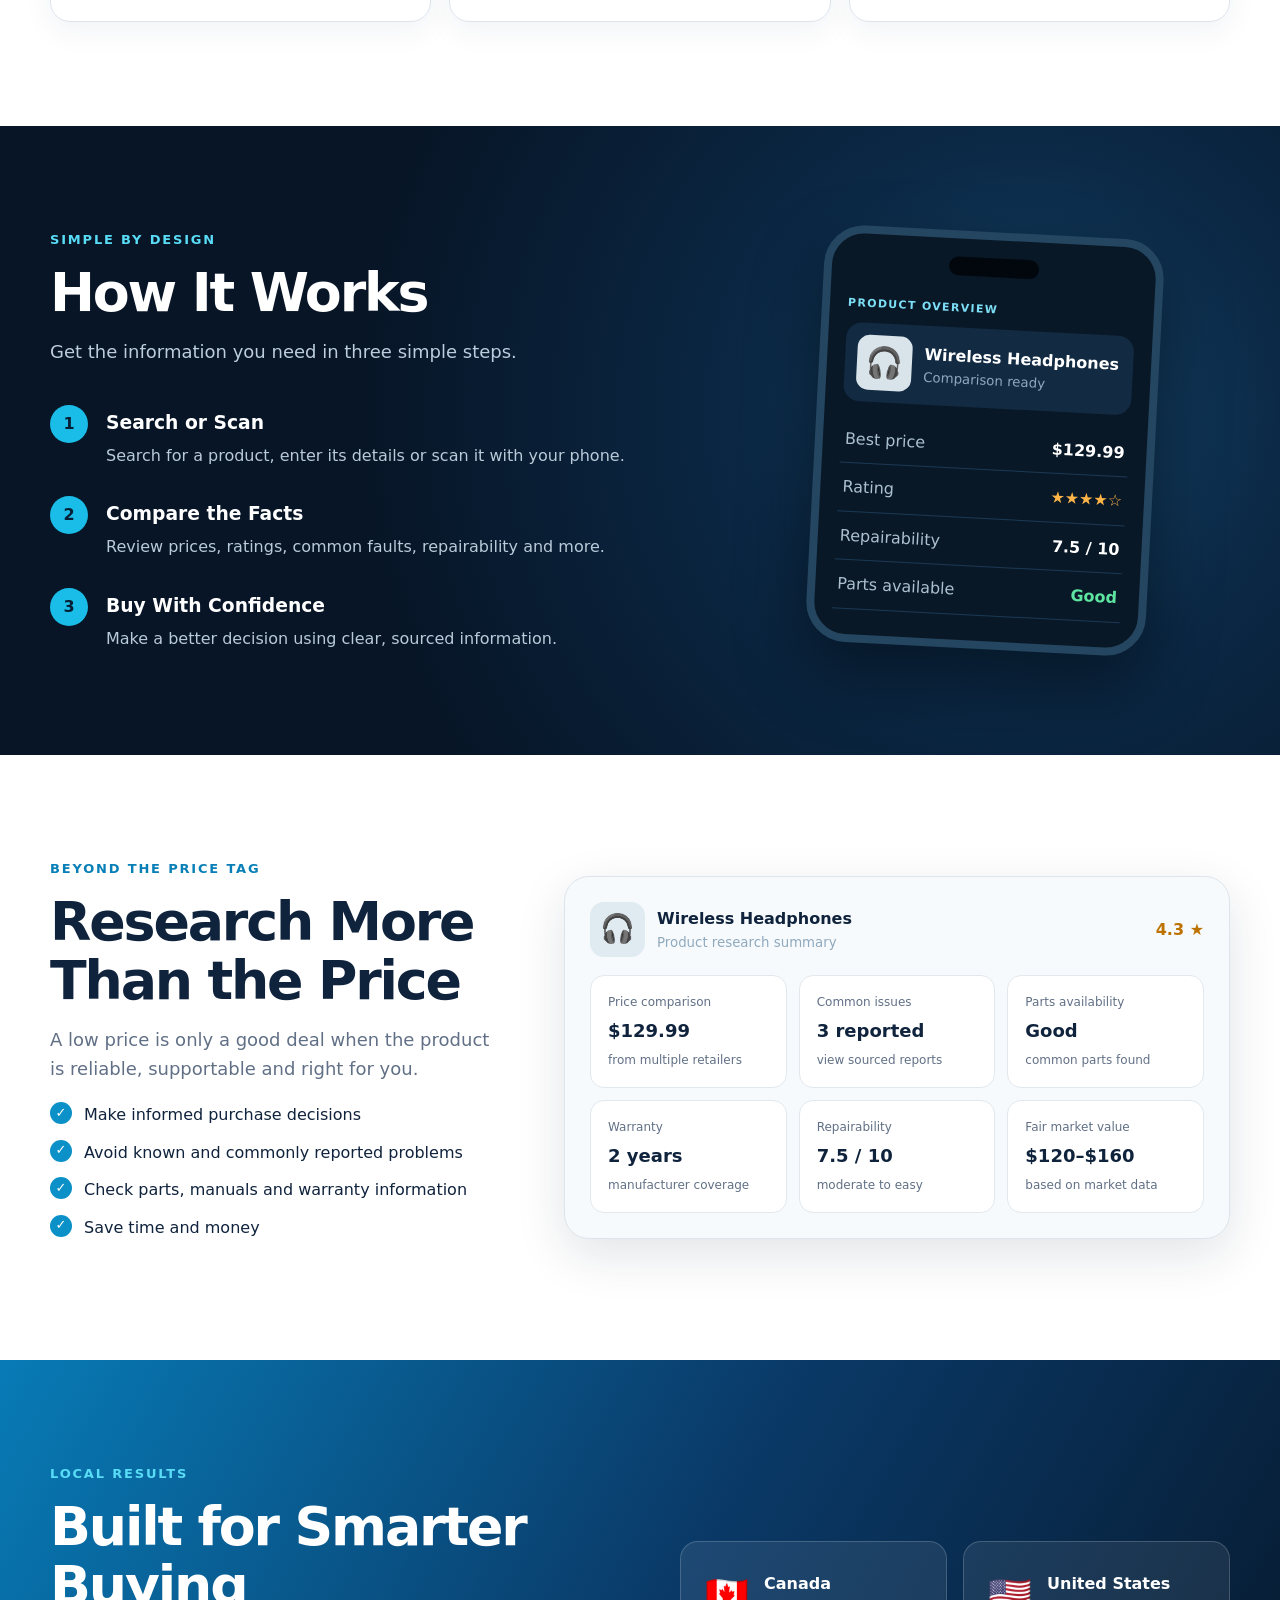
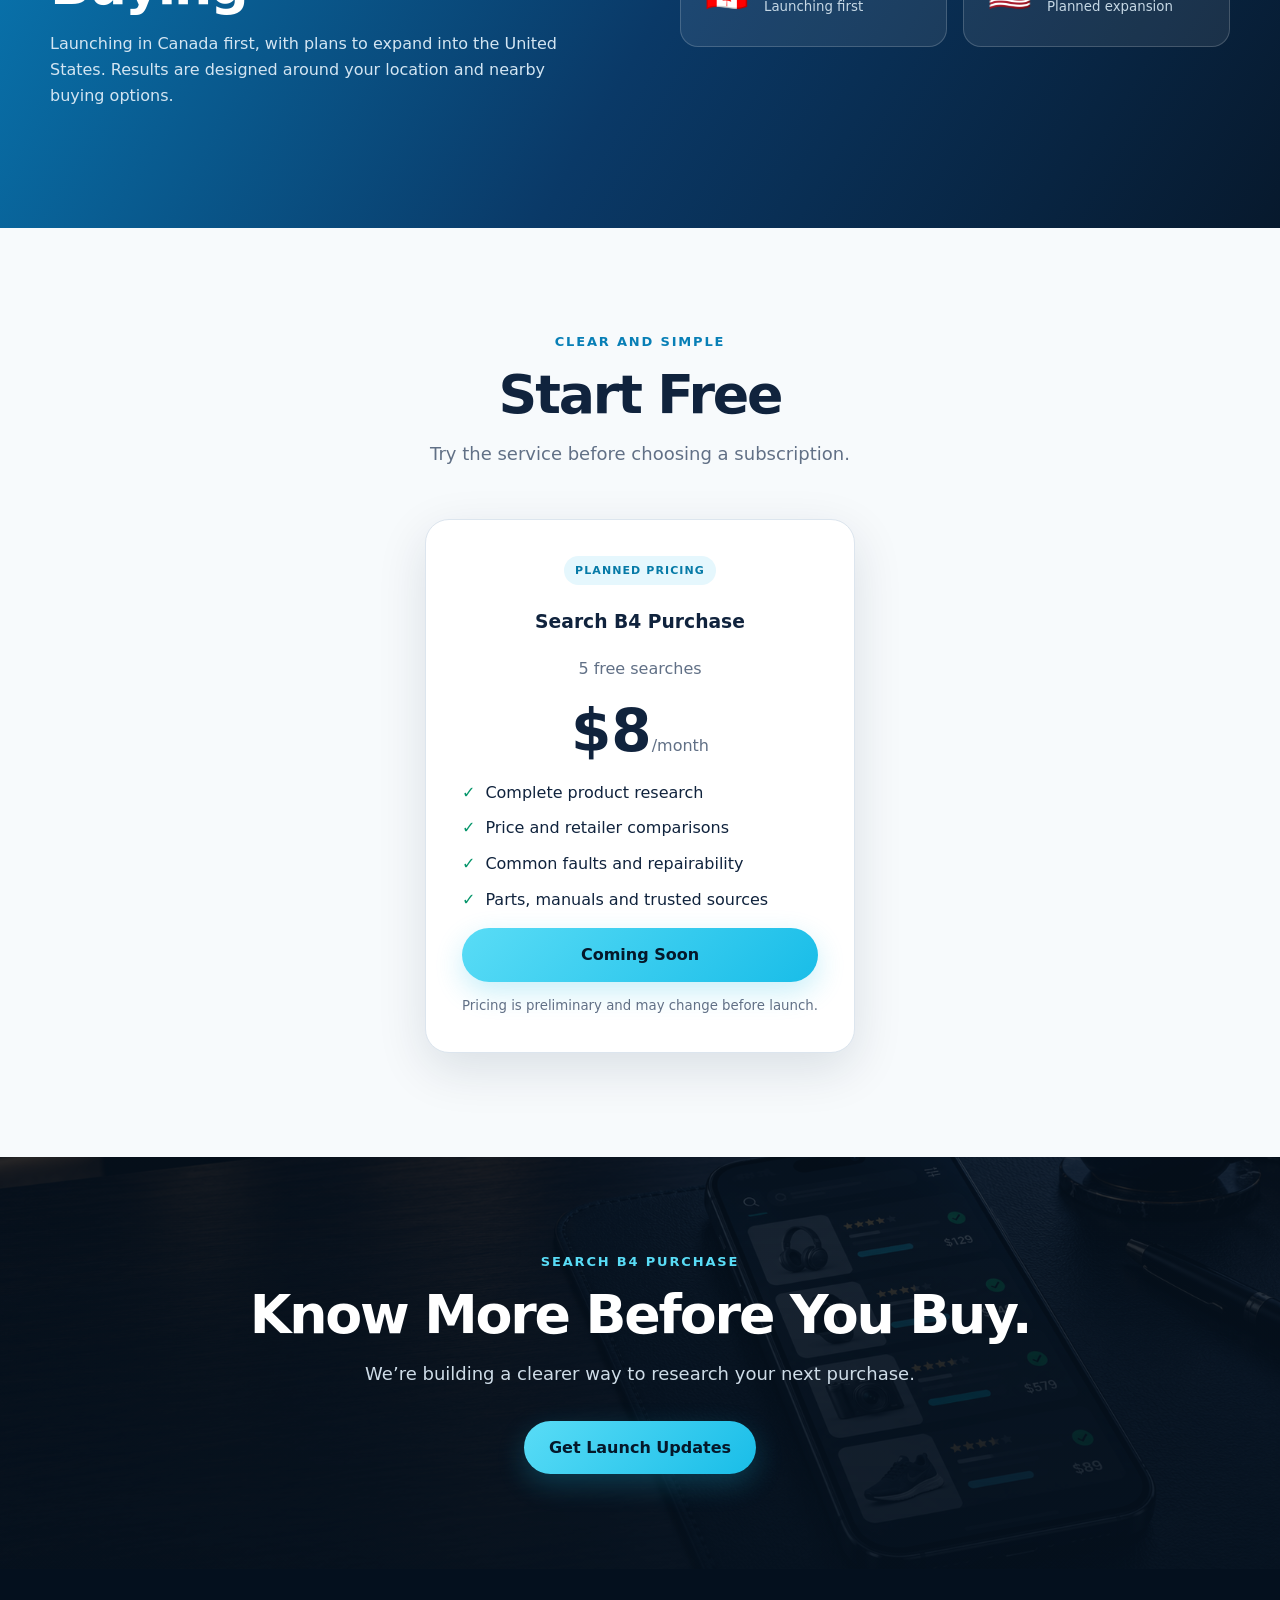
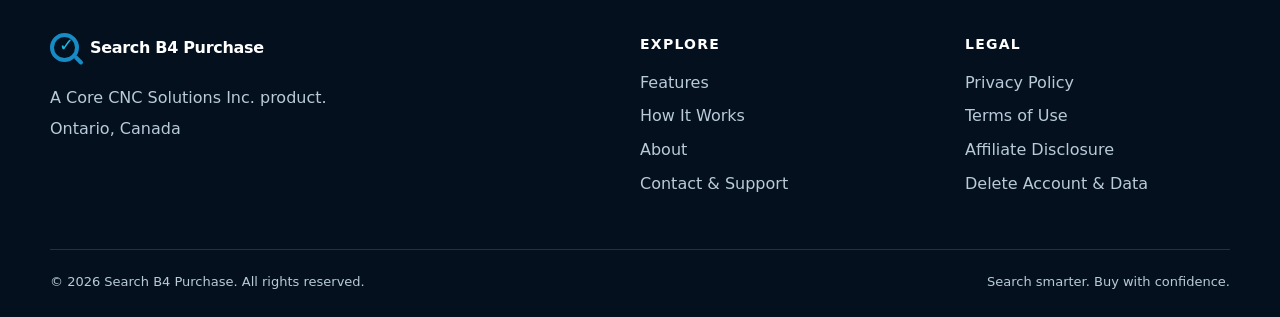
==== commit 9697508e: "Add files via upload" ====
--- a/index.html
+++ b/index.html
@@ -6,7 +6,7 @@
   <meta name="description" content="Search B4 Purchase helps you compare prices, reviews, common faults, repairability, parts and manuals before you buy.">
   <meta name="theme-color" content="#071526">
   <title>Search B4 Purchase | Search Smarter. Buy With Confidence.</title>
-  <link rel="icon" href="assets/icon-180.png" type="image/png">
+  <link rel="icon" href="assets/favicon.svg" type="image/svg+xml">
   <link rel="stylesheet" href="styles.css">
   <script defer src="script.js"></script>
 </head>
@@ -36,7 +36,7 @@
       <div class="container hero-content">
         <p class="eyebrow light">One search. The full picture.</p>
         <h1>Search Smarter.<br><span>Buy With Confidence.</span></h1>
-        <p class="hero-copy">Compare products, prices, reviews, common faults and more, all in one place.</p>
+        <p class="hero-copy">Compare products, prices, reviews, common faults and more—all in one place.</p>
         <div class="hero-actions">
           <a class="button" href="#coming-soon">Coming Soon</a>
           <a class="text-link light" href="#how-it-works">See how it works <span aria-hidden="true">→</span></a>
--- a/styles.css
+++ b/styles.css
@@ -1,4 +1,4 @@
-:root{--navy:#071526;--navy-2:#0c2139;--ink:#10233d;--muted:#617086;--blue:#19bde8;--blue-2:#59dcf6;--amber:#ffb548;--line:#dce5ee;--paper:#f7fafc;--white:#fff;--shadow:0 16px 50px rgba(9,31,56,.12);--radius:20px;--container:1180px}*{box-sizing:border-box}html{scroll-behavior:smooth}body{margin:0;color:var(--ink);background:var(--white);font-family:Inter,ui-sans-serif,system-ui,-apple-system,BlinkMacSystemFont,"Segoe UI",sans-serif;line-height:1.6}a{color:inherit;text-decoration:none}img{max-width:100%}.container{width:min(calc(100% - 40px),var(--container));margin:auto}.skip-link{position:absolute;left:-9999px}.skip-link:focus{left:12px;top:12px;z-index:100;background:#fff;padding:10px}.site-header{position:sticky;top:0;z-index:50;background:rgba(255,255,255,.94);border-bottom:1px solid rgba(16,35,61,.08);backdrop-filter:blur(14px)}.nav-wrap{height:76px;display:flex;align-items:center;justify-content:space-between}.brand{display:inline-flex;gap:11px;align-items:center;font-weight:800;letter-spacing:-.02em}.brand-mark{display:inline-block;width:34px;height:34px;flex:0 0 34px;border-radius:8px;background:url("assets/search-b4-purchase-logo.png") center/cover no-repeat}.brand-mark span{display:none}.site-nav{display:flex;align-items:center;gap:28px;font-weight:650;font-size:14px}.site-nav>a:not(.button):hover{color:#087fb6}.menu-button{display:none;background:none;border:0;padding:8px}.menu-button span{display:block;width:24px;height:2px;background:var(--ink);margin:5px}.button{display:inline-flex;align-items:center;justify-content:center;border:0;border-radius:999px;background:linear-gradient(135deg,var(--blue-2),var(--blue));color:#05182a;font-weight:800;padding:14px 25px;box-shadow:0 10px 28px rgba(25,189,232,.24);transition:.2s transform,.2s box-shadow}.button:hover{transform:translateY(-2px);box-shadow:0 14px 34px rgba(25,189,232,.35)}.button-small{padding:10px 18px}.full{width:100%}.hero{position:relative;min-height:700px;display:grid;align-items:center;color:white;background:#07101d url("assets/hero-search-b4-purchase.png") center/cover no-repeat}.hero-shade{position:absolute;inset:0;background:linear-gradient(90deg,rgba(3,10,18,.9) 0%,rgba(3,10,18,.65) 35%,rgba(3,10,18,.08) 64%,rgba(3,10,18,.05) 100%)}.hero-content{position:relative;padding-top:20px}.eyebrow{margin:0 0 12px;color:#087fb6;font-size:13px;font-weight:850;letter-spacing:.14em;text-transform:uppercase}.eyebrow.light{color:var(--blue-2)}h1,h2,h3,p{margin-top:0}h1{max-width:650px;margin-bottom:20px;font-size:clamp(46px,6vw,76px);line-height:1.03;letter-spacing:-.055em}h1 span{color:#eafaff}.hero-copy{max-width:570px;font-size:clamp(18px,2vw,22px);color:#d9e6f1}.hero-actions{display:flex;gap:24px;align-items:center;margin-top:32px}.text-link{font-weight:750}.text-link:hover{color:var(--blue-2)}.section{padding:104px 0}.light-section{background:#fff}.section-heading{max-width:760px;margin:0 auto 50px}.centered{text-align:center}.section-heading h2,.section h2,.final-cta h2{margin-bottom:16px;font-size:clamp(35px,4.2vw,54px);line-height:1.1;letter-spacing:-.04em}.section-heading>p:last-child,.section-intro,.large-copy{color:var(--muted);font-size:18px}.feature-grid{display:grid;grid-template-columns:repeat(3,1fr);gap:18px}.feature-card{padding:30px;border:1px solid var(--line);border-radius:var(--radius);background:#fff;box-shadow:0 9px 30px rgba(20,50,80,.06);transition:.2s}.feature-card:hover{transform:translateY(-4px);box-shadow:var(--shadow)}.feature-card .icon{display:grid;place-items:center;width:52px;height:52px;margin-bottom:22px;border-radius:15px;background:#eaf9fd;color:#067ba9;font-size:25px;font-weight:900}.feature-card h3{margin-bottom:7px}.feature-card p{color:var(--muted);margin-bottom:0}.dark-section{overflow:hidden;color:#fff;background:radial-gradient(circle at 80% 45%,#15456a 0,#0b2845 25%,var(--navy) 62%)}.how-grid{display:grid;grid-template-columns:1.1fr .9fr;gap:90px;align-items:center}.dark-section .section-intro{color:#bccddd}.steps{display:grid;gap:28px;margin-top:38px}.steps article{display:flex;gap:18px}.steps article>span{flex:0 0 auto;display:grid;place-items:center;width:38px;height:38px;border-radius:50%;background:var(--blue);color:#052036;font-weight:900}.steps h3{margin:3px 0 5px}.steps p{margin:0;color:#b9cad9}.phone-demo{display:grid;place-items:center}.phone-shell{width:min(340px,100%);padding:18px 18px 25px;border:8px solid #254660;border-radius:40px;background:#091827;box-shadow:0 30px 70px rgba(0,0,0,.45);transform:rotate(3deg)}.phone-top{width:90px;height:19px;margin:0 auto 24px;border-radius:15px;background:#02070e}.app-label{color:#7ddff6;text-transform:uppercase;font-size:11px;font-weight:800;letter-spacing:.12em}.demo-product{display:flex;gap:12px;align-items:center;margin:10px 0 14px;padding:12px;border-radius:16px;background:#122b43}.demo-product small,.product-title small{display:block;color:#8fa9be}.demo-image{display:grid;place-items:center;width:55px;height:55px;border-radius:12px;background:#d9e3ea;font-size:30px}.demo-row{display:flex;justify-content:space-between;padding:11px 4px;border-bottom:1px solid #1b3953;color:#abc0d0}.demo-row strong{color:#fff}.stars{color:var(--amber)!important}.good{color:#5ee4a1!important}.research-grid{display:grid;grid-template-columns:.8fr 1.2fr;gap:70px;align-items:center}.check-list{display:grid;gap:12px;padding:0;list-style:none}.check-list li{position:relative;padding-left:34px}.check-list li:before{content:"✓";position:absolute;left:0;display:grid;place-items:center;width:22px;height:22px;border-radius:50%;background:#0b91c7;color:#fff;font-size:13px;font-weight:900}.dashboard-card{padding:25px;border:1px solid var(--line);border-radius:25px;background:var(--paper);box-shadow:var(--shadow)}.product-title{display:flex;align-items:center;gap:12px;margin-bottom:18px}.product-icon{display:grid;place-items:center;width:55px;height:55px;border-radius:14px;background:#dfeaf1;font-size:28px}.product-title .rating{margin-left:auto;color:#bd7200;font-weight:800}.metric-grid{display:grid;grid-template-columns:repeat(3,1fr);gap:12px}.metric-grid article{padding:17px;border-radius:14px;background:#fff;border:1px solid #e1e8ee}.metric-grid small,.metric-grid span{display:block;color:var(--muted);font-size:12px}.metric-grid strong{display:block;margin:5px 0;color:var(--ink);font-size:18px}.availability-section{color:#fff;background:linear-gradient(120deg,#087bb6,#0a3967 52%,#07192d)}.availability-grid{display:grid;grid-template-columns:1fr 1fr;gap:80px;align-items:center}.availability-grid p{max-width:620px;color:#d3e5f2}.locations{display:grid;grid-template-columns:1fr 1fr;gap:16px}.locations article{display:flex;gap:15px;align-items:center;padding:24px;border:1px solid rgba(255,255,255,.18);border-radius:18px;background:rgba(255,255,255,.08)}.locations span{font-size:35px}.locations strong,.locations small{display:block}.locations small{color:#c6d8e5}.pricing-section{background:var(--paper)}.price-card{position:relative;max-width:430px;margin:auto;padding:36px;border:1px solid var(--line);border-radius:24px;background:#fff;box-shadow:var(--shadow);text-align:center}.price-badge{display:inline-block;margin-bottom:22px;padding:6px 11px;border-radius:999px;background:#e5f7fd;color:#067aa7;font-size:11px;font-weight:900;letter-spacing:.1em}.free-searches{color:var(--muted)}.price{display:flex;align-items:baseline;justify-content:center;margin:20px 0}.price strong{font-size:58px;line-height:1}.price span{color:var(--muted)}.price-card ul{text-align:left;list-style:none;padding:0;display:grid;gap:10px}.price-card li:before{content:"✓";margin-right:10px;color:#05956a;font-weight:900}.price-card>small{display:block;margin-top:13px;color:var(--muted)}.final-cta{padding:95px 0;color:#fff;background:linear-gradient(rgba(5,17,30,.82),rgba(5,17,30,.92)),url("assets/hero-search-b4-purchase.png") center 66%/cover}.final-cta p:not(.eyebrow){color:#cedce7;font-size:18px}.final-cta .button{margin-top:14px}.site-footer{padding:64px 0 24px;color:#b9cad8;background:#04101e}.footer-grid{display:grid;grid-template-columns:2fr 1fr 1fr;gap:60px}.footer-brand{color:#fff;margin-bottom:18px}.site-footer h3{color:#fff;font-size:14px;text-transform:uppercase;letter-spacing:.09em}.site-footer a:not(.brand){display:block;margin:8px 0}.site-footer a:hover{color:#fff}.site-footer p{margin:5px 0}.footer-bottom{display:flex;justify-content:space-between;margin-top:45px;padding-top:22px;border-top:1px solid #203246;font-size:13px}.legal-hero{padding:100px 0 55px;color:#fff;background:linear-gradient(130deg,var(--navy),#0b3c66)}.legal-hero h1{font-size:clamp(40px,5vw,64px);max-width:900px}.legal-page{padding:70px 0 100px}.legal-content{max-width:850px}.legal-content h2{margin-top:45px;font-size:27px}.legal-content h3{margin-top:28px}.legal-content p,.legal-content li{color:#44566b}.notice{padding:18px 22px;border-left:4px solid var(--blue);border-radius:8px;background:#eef9fc}.contact-grid{display:grid;grid-template-columns:1fr 1fr;gap:30px}.contact-card{padding:28px;border:1px solid var(--line);border-radius:18px;background:#fff;box-shadow:0 10px 30px rgba(10,40,70,.07)}.contact-card h2{margin-bottom:8px}.contact-card a{color:#087ead;font-weight:800}.contact-card.full-width{grid-column:1/-1}.form-grid{display:grid;grid-template-columns:1fr 1fr;gap:16px}.field{display:grid;gap:6px}.field.full{grid-column:1/-1}.field label{font-weight:750}.field input,.field textarea,.field select{width:100%;padding:13px 14px;border:1px solid #bdc9d4;border-radius:10px;font:inherit}.field textarea{min-height:140px;resize:vertical}.form-note{color:var(--muted);font-size:13px}
+:root{--navy:#071526;--navy-2:#0c2139;--ink:#10233d;--muted:#617086;--blue:#19bde8;--blue-2:#59dcf6;--amber:#ffb548;--line:#dce5ee;--paper:#f7fafc;--white:#fff;--shadow:0 16px 50px rgba(9,31,56,.12);--radius:20px;--container:1180px}*{box-sizing:border-box}html{scroll-behavior:smooth}body{margin:0;color:var(--ink);background:var(--white);font-family:Inter,ui-sans-serif,system-ui,-apple-system,BlinkMacSystemFont,"Segoe UI",sans-serif;line-height:1.6}a{color:inherit;text-decoration:none}img{max-width:100%}.container{width:min(calc(100% - 40px),var(--container));margin:auto}.skip-link{position:absolute;left:-9999px}.skip-link:focus{left:12px;top:12px;z-index:100;background:#fff;padding:10px}.site-header{position:sticky;top:0;z-index:50;background:rgba(255,255,255,.94);border-bottom:1px solid rgba(16,35,61,.08);backdrop-filter:blur(14px)}.nav-wrap{height:76px;display:flex;align-items:center;justify-content:space-between}.brand{display:inline-flex;gap:11px;align-items:center;font-weight:800;letter-spacing:-.02em}.brand-mark{position:relative;display:inline-block;width:29px;height:29px;border:4px solid #168bc4;border-radius:50%}.brand-mark:after{content:"";position:absolute;width:11px;height:4px;background:#168bc4;right:-9px;bottom:-4px;transform:rotate(45deg);border-radius:4px}.brand-mark span:before{content:"✓";position:absolute;left:5px;top:-6px;color:var(--blue);font-size:18px}.site-nav{display:flex;align-items:center;gap:28px;font-weight:650;font-size:14px}.site-nav>a:not(.button):hover{color:#087fb6}.menu-button{display:none;background:none;border:0;padding:8px}.menu-button span{display:block;width:24px;height:2px;background:var(--ink);margin:5px}.button{display:inline-flex;align-items:center;justify-content:center;border:0;border-radius:999px;background:linear-gradient(135deg,var(--blue-2),var(--blue));color:#05182a;font-weight:800;padding:14px 25px;box-shadow:0 10px 28px rgba(25,189,232,.24);transition:.2s transform,.2s box-shadow}.button:hover{transform:translateY(-2px);box-shadow:0 14px 34px rgba(25,189,232,.35)}.button-small{padding:10px 18px}.full{width:100%}.hero{position:relative;min-height:700px;display:grid;align-items:center;color:white;background:#07101d url("assets/hero-search-b4-purchase.png") center/cover no-repeat}.hero-shade{position:absolute;inset:0;background:linear-gradient(90deg,rgba(3,10,18,.9) 0%,rgba(3,10,18,.65) 35%,rgba(3,10,18,.08) 64%,rgba(3,10,18,.05) 100%)}.hero-content{position:relative;padding-top:20px}.eyebrow{margin:0 0 12px;color:#087fb6;font-size:13px;font-weight:850;letter-spacing:.14em;text-transform:uppercase}.eyebrow.light{color:var(--blue-2)}h1,h2,h3,p{margin-top:0}h1{max-width:650px;margin-bottom:20px;font-size:clamp(46px,6vw,76px);line-height:1.03;letter-spacing:-.055em}h1 span{color:#eafaff}.hero-copy{max-width:570px;font-size:clamp(18px,2vw,22px);color:#d9e6f1}.hero-actions{display:flex;gap:24px;align-items:center;margin-top:32px}.text-link{font-weight:750}.text-link:hover{color:var(--blue-2)}.section{padding:104px 0}.light-section{background:#fff}.section-heading{max-width:760px;margin:0 auto 50px}.centered{text-align:center}.section-heading h2,.section h2,.final-cta h2{margin-bottom:16px;font-size:clamp(35px,4.2vw,54px);line-height:1.1;letter-spacing:-.04em}.section-heading>p:last-child,.section-intro,.large-copy{color:var(--muted);font-size:18px}.feature-grid{display:grid;grid-template-columns:repeat(3,1fr);gap:18px}.feature-card{padding:30px;border:1px solid var(--line);border-radius:var(--radius);background:#fff;box-shadow:0 9px 30px rgba(20,50,80,.06);transition:.2s}.feature-card:hover{transform:translateY(-4px);box-shadow:var(--shadow)}.feature-card .icon{display:grid;place-items:center;width:52px;height:52px;margin-bottom:22px;border-radius:15px;background:#eaf9fd;color:#067ba9;font-size:25px;font-weight:900}.feature-card h3{margin-bottom:7px}.feature-card p{color:var(--muted);margin-bottom:0}.dark-section{overflow:hidden;color:#fff;background:radial-gradient(circle at 80% 45%,#15456a 0,#0b2845 25%,var(--navy) 62%)}.how-grid{display:grid;grid-template-columns:1.1fr .9fr;gap:90px;align-items:center}.dark-section .section-intro{color:#bccddd}.steps{display:grid;gap:28px;margin-top:38px}.steps article{display:flex;gap:18px}.steps article>span{flex:0 0 auto;display:grid;place-items:center;width:38px;height:38px;border-radius:50%;background:var(--blue);color:#052036;font-weight:900}.steps h3{margin:3px 0 5px}.steps p{margin:0;color:#b9cad9}.phone-demo{display:grid;place-items:center}.phone-shell{width:min(340px,100%);padding:18px 18px 25px;border:8px solid #254660;border-radius:40px;background:#091827;box-shadow:0 30px 70px rgba(0,0,0,.45);transform:rotate(3deg)}.phone-top{width:90px;height:19px;margin:0 auto 24px;border-radius:15px;background:#02070e}.app-label{color:#7ddff6;text-transform:uppercase;font-size:11px;font-weight:800;letter-spacing:.12em}.demo-product{display:flex;gap:12px;align-items:center;margin:10px 0 14px;padding:12px;border-radius:16px;background:#122b43}.demo-product small,.product-title small{display:block;color:#8fa9be}.demo-image{display:grid;place-items:center;width:55px;height:55px;border-radius:12px;background:#d9e3ea;font-size:30px}.demo-row{display:flex;justify-content:space-between;padding:11px 4px;border-bottom:1px solid #1b3953;color:#abc0d0}.demo-row strong{color:#fff}.stars{color:var(--amber)!important}.good{color:#5ee4a1!important}.research-grid{display:grid;grid-template-columns:.8fr 1.2fr;gap:70px;align-items:center}.check-list{display:grid;gap:12px;padding:0;list-style:none}.check-list li{position:relative;padding-left:34px}.check-list li:before{content:"✓";position:absolute;left:0;display:grid;place-items:center;width:22px;height:22px;border-radius:50%;background:#0b91c7;color:#fff;font-size:13px;font-weight:900}.dashboard-card{padding:25px;border:1px solid var(--line);border-radius:25px;background:var(--paper);box-shadow:var(--shadow)}.product-title{display:flex;align-items:center;gap:12px;margin-bottom:18px}.product-icon{display:grid;place-items:center;width:55px;height:55px;border-radius:14px;background:#dfeaf1;font-size:28px}.product-title .rating{margin-left:auto;color:#bd7200;font-weight:800}.metric-grid{display:grid;grid-template-columns:repeat(3,1fr);gap:12px}.metric-grid article{padding:17px;border-radius:14px;background:#fff;border:1px solid #e1e8ee}.metric-grid small,.metric-grid span{display:block;color:var(--muted);font-size:12px}.metric-grid strong{display:block;margin:5px 0;color:var(--ink);font-size:18px}.availability-section{color:#fff;background:linear-gradient(120deg,#087bb6,#0a3967 52%,#07192d)}.availability-grid{display:grid;grid-template-columns:1fr 1fr;gap:80px;align-items:center}.availability-grid p{max-width:620px;color:#d3e5f2}.locations{display:grid;grid-template-columns:1fr 1fr;gap:16px}.locations article{display:flex;gap:15px;align-items:center;padding:24px;border:1px solid rgba(255,255,255,.18);border-radius:18px;background:rgba(255,255,255,.08)}.locations span{font-size:35px}.locations strong,.locations small{display:block}.locations small{color:#c6d8e5}.pricing-section{background:var(--paper)}.price-card{position:relative;max-width:430px;margin:auto;padding:36px;border:1px solid var(--line);border-radius:24px;background:#fff;box-shadow:var(--shadow);text-align:center}.price-badge{display:inline-block;margin-bottom:22px;padding:6px 11px;border-radius:999px;background:#e5f7fd;color:#067aa7;font-size:11px;font-weight:900;letter-spacing:.1em}.free-searches{color:var(--muted)}.price{display:flex;align-items:baseline;justify-content:center;margin:20px 0}.price strong{font-size:58px;line-height:1}.price span{color:var(--muted)}.price-card ul{text-align:left;list-style:none;padding:0;display:grid;gap:10px}.price-card li:before{content:"✓";margin-right:10px;color:#05956a;font-weight:900}.price-card>small{display:block;margin-top:13px;color:var(--muted)}.final-cta{padding:95px 0;color:#fff;background:linear-gradient(rgba(5,17,30,.82),rgba(5,17,30,.92)),url("assets/hero-search-b4-purchase.png") center 66%/cover}.final-cta p:not(.eyebrow){color:#cedce7;font-size:18px}.final-cta .button{margin-top:14px}.site-footer{padding:64px 0 24px;color:#b9cad8;background:#04101e}.footer-grid{display:grid;grid-template-columns:2fr 1fr 1fr;gap:60px}.footer-brand{color:#fff;margin-bottom:18px}.site-footer h3{color:#fff;font-size:14px;text-transform:uppercase;letter-spacing:.09em}.site-footer a:not(.brand){display:block;margin:8px 0}.site-footer a:hover{color:#fff}.site-footer p{margin:5px 0}.footer-bottom{display:flex;justify-content:space-between;margin-top:45px;padding-top:22px;border-top:1px solid #203246;font-size:13px}.legal-hero{padding:100px 0 55px;color:#fff;background:linear-gradient(130deg,var(--navy),#0b3c66)}.legal-hero h1{font-size:clamp(40px,5vw,64px);max-width:900px}.legal-page{padding:70px 0 100px}.legal-content{max-width:850px}.legal-content h2{margin-top:45px;font-size:27px}.legal-content h3{margin-top:28px}.legal-content p,.legal-content li{color:#44566b}.notice{padding:18px 22px;border-left:4px solid var(--blue);border-radius:8px;background:#eef9fc}.contact-grid{display:grid;grid-template-columns:1fr 1fr;gap:30px}.contact-card{padding:28px;border:1px solid var(--line);border-radius:18px;background:#fff;box-shadow:0 10px 30px rgba(10,40,70,.07)}.contact-card h2{margin-bottom:8px}.contact-card a{color:#087ead;font-weight:800}.contact-card.full-width{grid-column:1/-1}.form-grid{display:grid;grid-template-columns:1fr 1fr;gap:16px}.field{display:grid;gap:6px}.field.full{grid-column:1/-1}.field label{font-weight:750}.field input,.field textarea,.field select{width:100%;padding:13px 14px;border:1px solid #bdc9d4;border-radius:10px;font:inherit}.field textarea{min-height:140px;resize:vertical}.form-note{color:var(--muted);font-size:13px}
 @media(max-width:900px){.menu-button{display:block}.site-nav{display:none;position:absolute;top:76px;left:0;right:0;padding:22px;background:#fff;border-bottom:1px solid var(--line);box-shadow:var(--shadow);flex-direction:column;align-items:stretch}.site-nav.open{display:flex}.site-nav:not(#site-nav){display:flex;position:static;padding:0;background:transparent;border:0;box-shadow:none;flex-direction:row}.site-nav .button{align-self:flex-start}.hero{min-height:640px;background-position:62% center}.hero-shade{background:linear-gradient(90deg,rgba(3,10,18,.94),rgba(3,10,18,.72) 62%,rgba(3,10,18,.32))}.feature-grid{grid-template-columns:repeat(2,1fr)}.how-grid,.research-grid,.availability-grid{grid-template-columns:1fr}.how-grid{gap:55px}.research-grid{gap:45px}.metric-grid{grid-template-columns:repeat(2,1fr)}.footer-grid{grid-template-columns:1fr 1fr}.footer-grid>div:first-child{grid-column:1/-1}}
 @media(max-width:600px){.container{width:min(calc(100% - 28px),var(--container))}.brand{font-size:14px}.brand-mark{transform:scale(.85)}.hero{min-height:690px;background-position:66% center}.hero-shade{background:linear-gradient(90deg,rgba(3,10,18,.95),rgba(3,10,18,.75))}.hero-content{padding-top:120px;align-self:start}.hero-actions{align-items:flex-start;flex-direction:column;gap:16px}.section{padding:75px 0}.feature-grid,.metric-grid,.locations,.contact-grid,.form-grid{grid-template-columns:1fr}.field.full,.contact-card.full-width{grid-column:auto}.feature-card{padding:24px}.availability-grid{gap:42px}.phone-shell{width:300px}.footer-grid{grid-template-columns:1fr;gap:30px}.footer-grid>div:first-child{grid-column:auto}.footer-bottom{flex-direction:column;gap:8px}.product-title{flex-wrap:wrap}.product-title .rating{margin-left:0}.legal-hero{padding:75px 0 40px}}
 @media(prefers-reduced-motion:reduce){html{scroll-behavior:auto}.button,.feature-card{transition:none}}
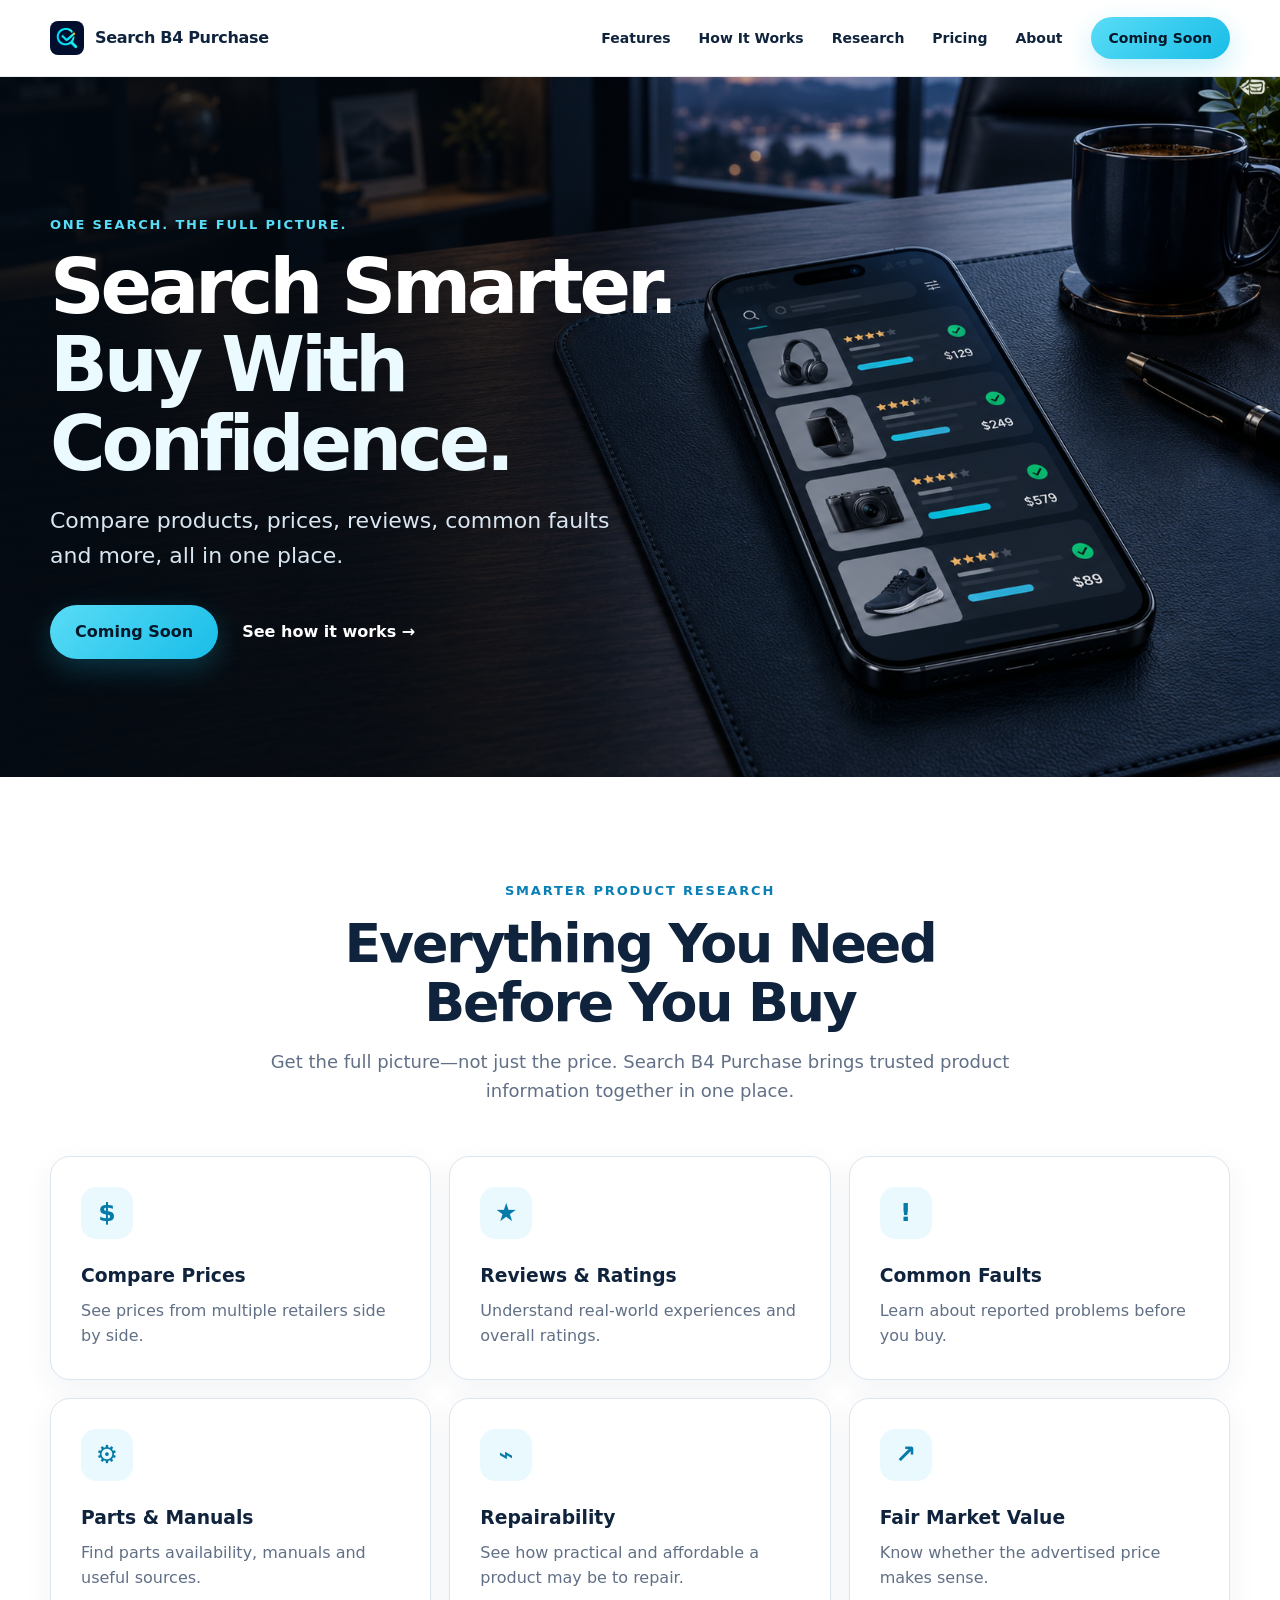
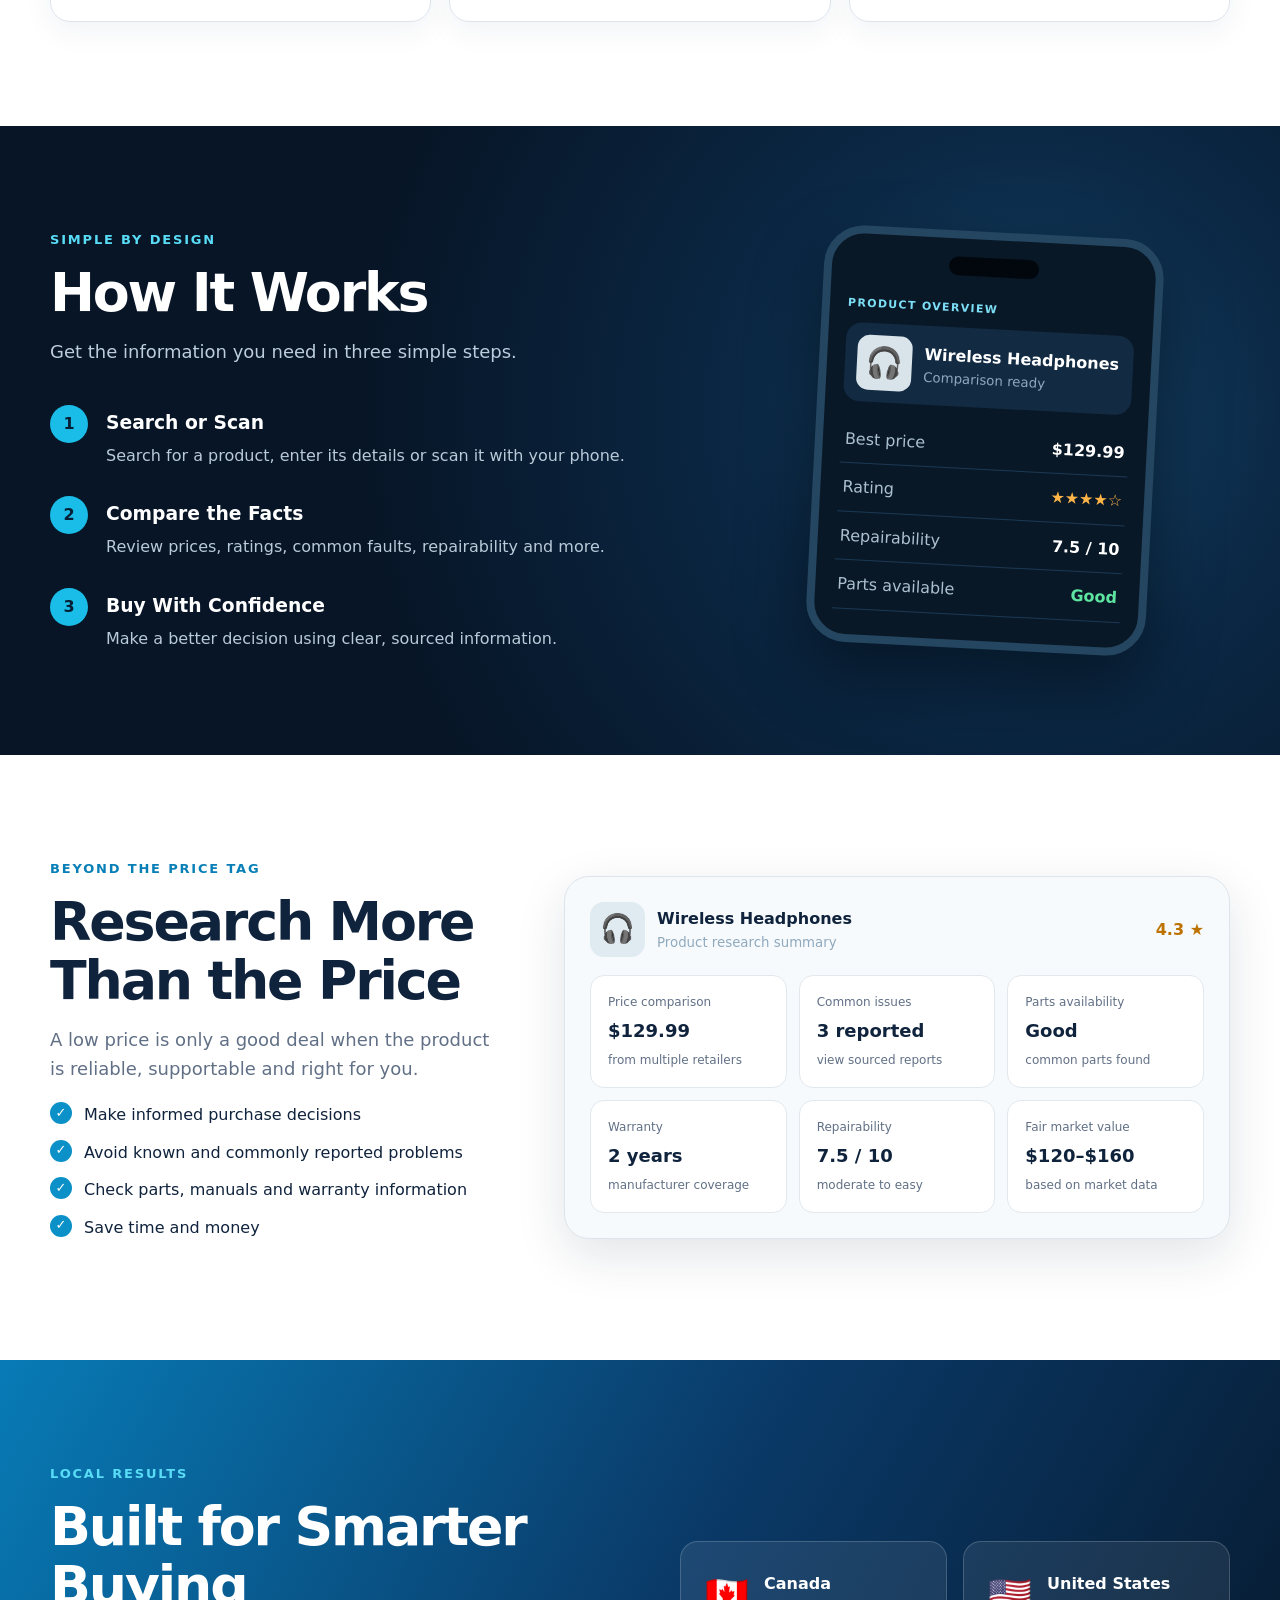
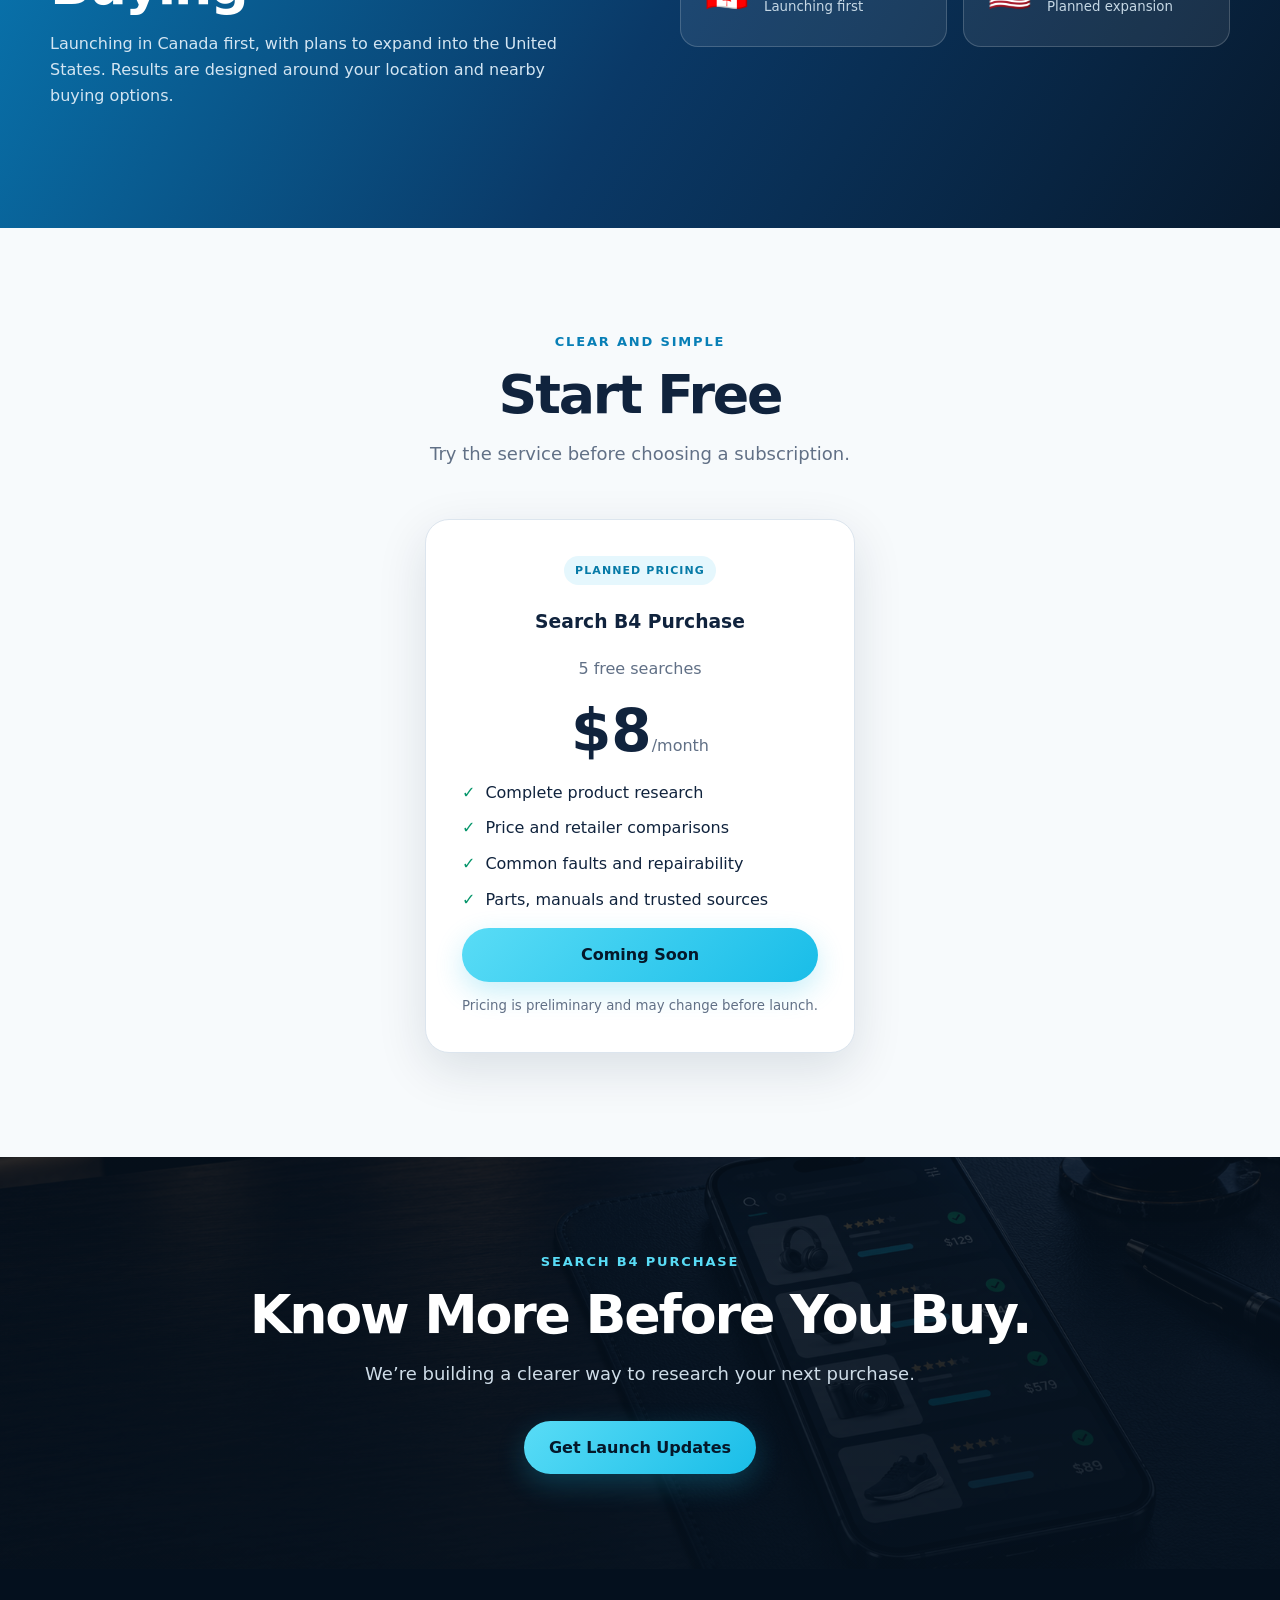
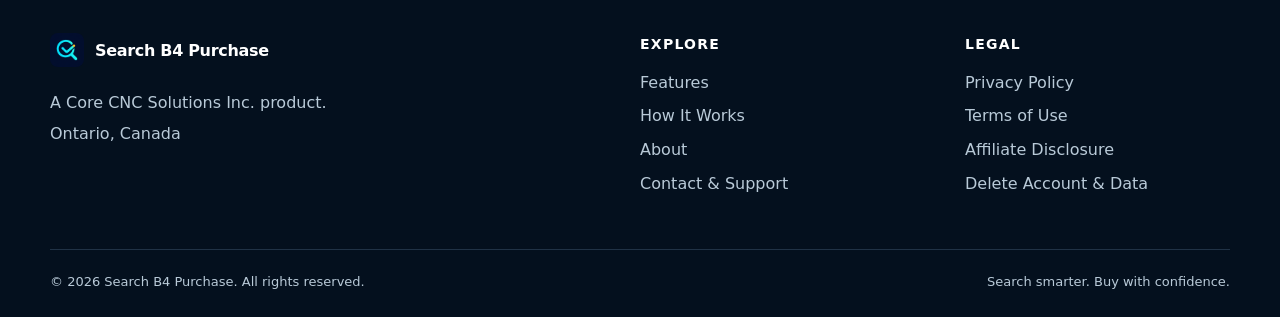
==== commit 824304ab: "Revert "Add files via upload" This reverts commit 9697508e2d45401bdf0f312966e9601d646af58c." ====
--- a/index.html
+++ b/index.html
@@ -6,7 +6,7 @@
   <meta name="description" content="Search B4 Purchase helps you compare prices, reviews, common faults, repairability, parts and manuals before you buy.">
   <meta name="theme-color" content="#071526">
   <title>Search B4 Purchase | Search Smarter. Buy With Confidence.</title>
-  <link rel="icon" href="assets/favicon.svg" type="image/svg+xml">
+  <link rel="icon" href="assets/icon-180.png" type="image/png">
   <link rel="stylesheet" href="styles.css">
   <script defer src="script.js"></script>
 </head>
@@ -36,7 +36,7 @@
       <div class="container hero-content">
         <p class="eyebrow light">One search. The full picture.</p>
         <h1>Search Smarter.<br><span>Buy With Confidence.</span></h1>
-        <p class="hero-copy">Compare products, prices, reviews, common faults and more—all in one place.</p>
+        <p class="hero-copy">Compare products, prices, reviews, common faults and more, all in one place.</p>
         <div class="hero-actions">
           <a class="button" href="#coming-soon">Coming Soon</a>
           <a class="text-link light" href="#how-it-works">See how it works <span aria-hidden="true">→</span></a>
--- a/styles.css
+++ b/styles.css
@@ -1,4 +1,4 @@
-:root{--navy:#071526;--navy-2:#0c2139;--ink:#10233d;--muted:#617086;--blue:#19bde8;--blue-2:#59dcf6;--amber:#ffb548;--line:#dce5ee;--paper:#f7fafc;--white:#fff;--shadow:0 16px 50px rgba(9,31,56,.12);--radius:20px;--container:1180px}*{box-sizing:border-box}html{scroll-behavior:smooth}body{margin:0;color:var(--ink);background:var(--white);font-family:Inter,ui-sans-serif,system-ui,-apple-system,BlinkMacSystemFont,"Segoe UI",sans-serif;line-height:1.6}a{color:inherit;text-decoration:none}img{max-width:100%}.container{width:min(calc(100% - 40px),var(--container));margin:auto}.skip-link{position:absolute;left:-9999px}.skip-link:focus{left:12px;top:12px;z-index:100;background:#fff;padding:10px}.site-header{position:sticky;top:0;z-index:50;background:rgba(255,255,255,.94);border-bottom:1px solid rgba(16,35,61,.08);backdrop-filter:blur(14px)}.nav-wrap{height:76px;display:flex;align-items:center;justify-content:space-between}.brand{display:inline-flex;gap:11px;align-items:center;font-weight:800;letter-spacing:-.02em}.brand-mark{position:relative;display:inline-block;width:29px;height:29px;border:4px solid #168bc4;border-radius:50%}.brand-mark:after{content:"";position:absolute;width:11px;height:4px;background:#168bc4;right:-9px;bottom:-4px;transform:rotate(45deg);border-radius:4px}.brand-mark span:before{content:"✓";position:absolute;left:5px;top:-6px;color:var(--blue);font-size:18px}.site-nav{display:flex;align-items:center;gap:28px;font-weight:650;font-size:14px}.site-nav>a:not(.button):hover{color:#087fb6}.menu-button{display:none;background:none;border:0;padding:8px}.menu-button span{display:block;width:24px;height:2px;background:var(--ink);margin:5px}.button{display:inline-flex;align-items:center;justify-content:center;border:0;border-radius:999px;background:linear-gradient(135deg,var(--blue-2),var(--blue));color:#05182a;font-weight:800;padding:14px 25px;box-shadow:0 10px 28px rgba(25,189,232,.24);transition:.2s transform,.2s box-shadow}.button:hover{transform:translateY(-2px);box-shadow:0 14px 34px rgba(25,189,232,.35)}.button-small{padding:10px 18px}.full{width:100%}.hero{position:relative;min-height:700px;display:grid;align-items:center;color:white;background:#07101d url("assets/hero-search-b4-purchase.png") center/cover no-repeat}.hero-shade{position:absolute;inset:0;background:linear-gradient(90deg,rgba(3,10,18,.9) 0%,rgba(3,10,18,.65) 35%,rgba(3,10,18,.08) 64%,rgba(3,10,18,.05) 100%)}.hero-content{position:relative;padding-top:20px}.eyebrow{margin:0 0 12px;color:#087fb6;font-size:13px;font-weight:850;letter-spacing:.14em;text-transform:uppercase}.eyebrow.light{color:var(--blue-2)}h1,h2,h3,p{margin-top:0}h1{max-width:650px;margin-bottom:20px;font-size:clamp(46px,6vw,76px);line-height:1.03;letter-spacing:-.055em}h1 span{color:#eafaff}.hero-copy{max-width:570px;font-size:clamp(18px,2vw,22px);color:#d9e6f1}.hero-actions{display:flex;gap:24px;align-items:center;margin-top:32px}.text-link{font-weight:750}.text-link:hover{color:var(--blue-2)}.section{padding:104px 0}.light-section{background:#fff}.section-heading{max-width:760px;margin:0 auto 50px}.centered{text-align:center}.section-heading h2,.section h2,.final-cta h2{margin-bottom:16px;font-size:clamp(35px,4.2vw,54px);line-height:1.1;letter-spacing:-.04em}.section-heading>p:last-child,.section-intro,.large-copy{color:var(--muted);font-size:18px}.feature-grid{display:grid;grid-template-columns:repeat(3,1fr);gap:18px}.feature-card{padding:30px;border:1px solid var(--line);border-radius:var(--radius);background:#fff;box-shadow:0 9px 30px rgba(20,50,80,.06);transition:.2s}.feature-card:hover{transform:translateY(-4px);box-shadow:var(--shadow)}.feature-card .icon{display:grid;place-items:center;width:52px;height:52px;margin-bottom:22px;border-radius:15px;background:#eaf9fd;color:#067ba9;font-size:25px;font-weight:900}.feature-card h3{margin-bottom:7px}.feature-card p{color:var(--muted);margin-bottom:0}.dark-section{overflow:hidden;color:#fff;background:radial-gradient(circle at 80% 45%,#15456a 0,#0b2845 25%,var(--navy) 62%)}.how-grid{display:grid;grid-template-columns:1.1fr .9fr;gap:90px;align-items:center}.dark-section .section-intro{color:#bccddd}.steps{display:grid;gap:28px;margin-top:38px}.steps article{display:flex;gap:18px}.steps article>span{flex:0 0 auto;display:grid;place-items:center;width:38px;height:38px;border-radius:50%;background:var(--blue);color:#052036;font-weight:900}.steps h3{margin:3px 0 5px}.steps p{margin:0;color:#b9cad9}.phone-demo{display:grid;place-items:center}.phone-shell{width:min(340px,100%);padding:18px 18px 25px;border:8px solid #254660;border-radius:40px;background:#091827;box-shadow:0 30px 70px rgba(0,0,0,.45);transform:rotate(3deg)}.phone-top{width:90px;height:19px;margin:0 auto 24px;border-radius:15px;background:#02070e}.app-label{color:#7ddff6;text-transform:uppercase;font-size:11px;font-weight:800;letter-spacing:.12em}.demo-product{display:flex;gap:12px;align-items:center;margin:10px 0 14px;padding:12px;border-radius:16px;background:#122b43}.demo-product small,.product-title small{display:block;color:#8fa9be}.demo-image{display:grid;place-items:center;width:55px;height:55px;border-radius:12px;background:#d9e3ea;font-size:30px}.demo-row{display:flex;justify-content:space-between;padding:11px 4px;border-bottom:1px solid #1b3953;color:#abc0d0}.demo-row strong{color:#fff}.stars{color:var(--amber)!important}.good{color:#5ee4a1!important}.research-grid{display:grid;grid-template-columns:.8fr 1.2fr;gap:70px;align-items:center}.check-list{display:grid;gap:12px;padding:0;list-style:none}.check-list li{position:relative;padding-left:34px}.check-list li:before{content:"✓";position:absolute;left:0;display:grid;place-items:center;width:22px;height:22px;border-radius:50%;background:#0b91c7;color:#fff;font-size:13px;font-weight:900}.dashboard-card{padding:25px;border:1px solid var(--line);border-radius:25px;background:var(--paper);box-shadow:var(--shadow)}.product-title{display:flex;align-items:center;gap:12px;margin-bottom:18px}.product-icon{display:grid;place-items:center;width:55px;height:55px;border-radius:14px;background:#dfeaf1;font-size:28px}.product-title .rating{margin-left:auto;color:#bd7200;font-weight:800}.metric-grid{display:grid;grid-template-columns:repeat(3,1fr);gap:12px}.metric-grid article{padding:17px;border-radius:14px;background:#fff;border:1px solid #e1e8ee}.metric-grid small,.metric-grid span{display:block;color:var(--muted);font-size:12px}.metric-grid strong{display:block;margin:5px 0;color:var(--ink);font-size:18px}.availability-section{color:#fff;background:linear-gradient(120deg,#087bb6,#0a3967 52%,#07192d)}.availability-grid{display:grid;grid-template-columns:1fr 1fr;gap:80px;align-items:center}.availability-grid p{max-width:620px;color:#d3e5f2}.locations{display:grid;grid-template-columns:1fr 1fr;gap:16px}.locations article{display:flex;gap:15px;align-items:center;padding:24px;border:1px solid rgba(255,255,255,.18);border-radius:18px;background:rgba(255,255,255,.08)}.locations span{font-size:35px}.locations strong,.locations small{display:block}.locations small{color:#c6d8e5}.pricing-section{background:var(--paper)}.price-card{position:relative;max-width:430px;margin:auto;padding:36px;border:1px solid var(--line);border-radius:24px;background:#fff;box-shadow:var(--shadow);text-align:center}.price-badge{display:inline-block;margin-bottom:22px;padding:6px 11px;border-radius:999px;background:#e5f7fd;color:#067aa7;font-size:11px;font-weight:900;letter-spacing:.1em}.free-searches{color:var(--muted)}.price{display:flex;align-items:baseline;justify-content:center;margin:20px 0}.price strong{font-size:58px;line-height:1}.price span{color:var(--muted)}.price-card ul{text-align:left;list-style:none;padding:0;display:grid;gap:10px}.price-card li:before{content:"✓";margin-right:10px;color:#05956a;font-weight:900}.price-card>small{display:block;margin-top:13px;color:var(--muted)}.final-cta{padding:95px 0;color:#fff;background:linear-gradient(rgba(5,17,30,.82),rgba(5,17,30,.92)),url("assets/hero-search-b4-purchase.png") center 66%/cover}.final-cta p:not(.eyebrow){color:#cedce7;font-size:18px}.final-cta .button{margin-top:14px}.site-footer{padding:64px 0 24px;color:#b9cad8;background:#04101e}.footer-grid{display:grid;grid-template-columns:2fr 1fr 1fr;gap:60px}.footer-brand{color:#fff;margin-bottom:18px}.site-footer h3{color:#fff;font-size:14px;text-transform:uppercase;letter-spacing:.09em}.site-footer a:not(.brand){display:block;margin:8px 0}.site-footer a:hover{color:#fff}.site-footer p{margin:5px 0}.footer-bottom{display:flex;justify-content:space-between;margin-top:45px;padding-top:22px;border-top:1px solid #203246;font-size:13px}.legal-hero{padding:100px 0 55px;color:#fff;background:linear-gradient(130deg,var(--navy),#0b3c66)}.legal-hero h1{font-size:clamp(40px,5vw,64px);max-width:900px}.legal-page{padding:70px 0 100px}.legal-content{max-width:850px}.legal-content h2{margin-top:45px;font-size:27px}.legal-content h3{margin-top:28px}.legal-content p,.legal-content li{color:#44566b}.notice{padding:18px 22px;border-left:4px solid var(--blue);border-radius:8px;background:#eef9fc}.contact-grid{display:grid;grid-template-columns:1fr 1fr;gap:30px}.contact-card{padding:28px;border:1px solid var(--line);border-radius:18px;background:#fff;box-shadow:0 10px 30px rgba(10,40,70,.07)}.contact-card h2{margin-bottom:8px}.contact-card a{color:#087ead;font-weight:800}.contact-card.full-width{grid-column:1/-1}.form-grid{display:grid;grid-template-columns:1fr 1fr;gap:16px}.field{display:grid;gap:6px}.field.full{grid-column:1/-1}.field label{font-weight:750}.field input,.field textarea,.field select{width:100%;padding:13px 14px;border:1px solid #bdc9d4;border-radius:10px;font:inherit}.field textarea{min-height:140px;resize:vertical}.form-note{color:var(--muted);font-size:13px}
+:root{--navy:#071526;--navy-2:#0c2139;--ink:#10233d;--muted:#617086;--blue:#19bde8;--blue-2:#59dcf6;--amber:#ffb548;--line:#dce5ee;--paper:#f7fafc;--white:#fff;--shadow:0 16px 50px rgba(9,31,56,.12);--radius:20px;--container:1180px}*{box-sizing:border-box}html{scroll-behavior:smooth}body{margin:0;color:var(--ink);background:var(--white);font-family:Inter,ui-sans-serif,system-ui,-apple-system,BlinkMacSystemFont,"Segoe UI",sans-serif;line-height:1.6}a{color:inherit;text-decoration:none}img{max-width:100%}.container{width:min(calc(100% - 40px),var(--container));margin:auto}.skip-link{position:absolute;left:-9999px}.skip-link:focus{left:12px;top:12px;z-index:100;background:#fff;padding:10px}.site-header{position:sticky;top:0;z-index:50;background:rgba(255,255,255,.94);border-bottom:1px solid rgba(16,35,61,.08);backdrop-filter:blur(14px)}.nav-wrap{height:76px;display:flex;align-items:center;justify-content:space-between}.brand{display:inline-flex;gap:11px;align-items:center;font-weight:800;letter-spacing:-.02em}.brand-mark{display:inline-block;width:34px;height:34px;flex:0 0 34px;border-radius:8px;background:url("assets/search-b4-purchase-logo.png") center/cover no-repeat}.brand-mark span{display:none}.site-nav{display:flex;align-items:center;gap:28px;font-weight:650;font-size:14px}.site-nav>a:not(.button):hover{color:#087fb6}.menu-button{display:none;background:none;border:0;padding:8px}.menu-button span{display:block;width:24px;height:2px;background:var(--ink);margin:5px}.button{display:inline-flex;align-items:center;justify-content:center;border:0;border-radius:999px;background:linear-gradient(135deg,var(--blue-2),var(--blue));color:#05182a;font-weight:800;padding:14px 25px;box-shadow:0 10px 28px rgba(25,189,232,.24);transition:.2s transform,.2s box-shadow}.button:hover{transform:translateY(-2px);box-shadow:0 14px 34px rgba(25,189,232,.35)}.button-small{padding:10px 18px}.full{width:100%}.hero{position:relative;min-height:700px;display:grid;align-items:center;color:white;background:#07101d url("assets/hero-search-b4-purchase.png") center/cover no-repeat}.hero-shade{position:absolute;inset:0;background:linear-gradient(90deg,rgba(3,10,18,.9) 0%,rgba(3,10,18,.65) 35%,rgba(3,10,18,.08) 64%,rgba(3,10,18,.05) 100%)}.hero-content{position:relative;padding-top:20px}.eyebrow{margin:0 0 12px;color:#087fb6;font-size:13px;font-weight:850;letter-spacing:.14em;text-transform:uppercase}.eyebrow.light{color:var(--blue-2)}h1,h2,h3,p{margin-top:0}h1{max-width:650px;margin-bottom:20px;font-size:clamp(46px,6vw,76px);line-height:1.03;letter-spacing:-.055em}h1 span{color:#eafaff}.hero-copy{max-width:570px;font-size:clamp(18px,2vw,22px);color:#d9e6f1}.hero-actions{display:flex;gap:24px;align-items:center;margin-top:32px}.text-link{font-weight:750}.text-link:hover{color:var(--blue-2)}.section{padding:104px 0}.light-section{background:#fff}.section-heading{max-width:760px;margin:0 auto 50px}.centered{text-align:center}.section-heading h2,.section h2,.final-cta h2{margin-bottom:16px;font-size:clamp(35px,4.2vw,54px);line-height:1.1;letter-spacing:-.04em}.section-heading>p:last-child,.section-intro,.large-copy{color:var(--muted);font-size:18px}.feature-grid{display:grid;grid-template-columns:repeat(3,1fr);gap:18px}.feature-card{padding:30px;border:1px solid var(--line);border-radius:var(--radius);background:#fff;box-shadow:0 9px 30px rgba(20,50,80,.06);transition:.2s}.feature-card:hover{transform:translateY(-4px);box-shadow:var(--shadow)}.feature-card .icon{display:grid;place-items:center;width:52px;height:52px;margin-bottom:22px;border-radius:15px;background:#eaf9fd;color:#067ba9;font-size:25px;font-weight:900}.feature-card h3{margin-bottom:7px}.feature-card p{color:var(--muted);margin-bottom:0}.dark-section{overflow:hidden;color:#fff;background:radial-gradient(circle at 80% 45%,#15456a 0,#0b2845 25%,var(--navy) 62%)}.how-grid{display:grid;grid-template-columns:1.1fr .9fr;gap:90px;align-items:center}.dark-section .section-intro{color:#bccddd}.steps{display:grid;gap:28px;margin-top:38px}.steps article{display:flex;gap:18px}.steps article>span{flex:0 0 auto;display:grid;place-items:center;width:38px;height:38px;border-radius:50%;background:var(--blue);color:#052036;font-weight:900}.steps h3{margin:3px 0 5px}.steps p{margin:0;color:#b9cad9}.phone-demo{display:grid;place-items:center}.phone-shell{width:min(340px,100%);padding:18px 18px 25px;border:8px solid #254660;border-radius:40px;background:#091827;box-shadow:0 30px 70px rgba(0,0,0,.45);transform:rotate(3deg)}.phone-top{width:90px;height:19px;margin:0 auto 24px;border-radius:15px;background:#02070e}.app-label{color:#7ddff6;text-transform:uppercase;font-size:11px;font-weight:800;letter-spacing:.12em}.demo-product{display:flex;gap:12px;align-items:center;margin:10px 0 14px;padding:12px;border-radius:16px;background:#122b43}.demo-product small,.product-title small{display:block;color:#8fa9be}.demo-image{display:grid;place-items:center;width:55px;height:55px;border-radius:12px;background:#d9e3ea;font-size:30px}.demo-row{display:flex;justify-content:space-between;padding:11px 4px;border-bottom:1px solid #1b3953;color:#abc0d0}.demo-row strong{color:#fff}.stars{color:var(--amber)!important}.good{color:#5ee4a1!important}.research-grid{display:grid;grid-template-columns:.8fr 1.2fr;gap:70px;align-items:center}.check-list{display:grid;gap:12px;padding:0;list-style:none}.check-list li{position:relative;padding-left:34px}.check-list li:before{content:"✓";position:absolute;left:0;display:grid;place-items:center;width:22px;height:22px;border-radius:50%;background:#0b91c7;color:#fff;font-size:13px;font-weight:900}.dashboard-card{padding:25px;border:1px solid var(--line);border-radius:25px;background:var(--paper);box-shadow:var(--shadow)}.product-title{display:flex;align-items:center;gap:12px;margin-bottom:18px}.product-icon{display:grid;place-items:center;width:55px;height:55px;border-radius:14px;background:#dfeaf1;font-size:28px}.product-title .rating{margin-left:auto;color:#bd7200;font-weight:800}.metric-grid{display:grid;grid-template-columns:repeat(3,1fr);gap:12px}.metric-grid article{padding:17px;border-radius:14px;background:#fff;border:1px solid #e1e8ee}.metric-grid small,.metric-grid span{display:block;color:var(--muted);font-size:12px}.metric-grid strong{display:block;margin:5px 0;color:var(--ink);font-size:18px}.availability-section{color:#fff;background:linear-gradient(120deg,#087bb6,#0a3967 52%,#07192d)}.availability-grid{display:grid;grid-template-columns:1fr 1fr;gap:80px;align-items:center}.availability-grid p{max-width:620px;color:#d3e5f2}.locations{display:grid;grid-template-columns:1fr 1fr;gap:16px}.locations article{display:flex;gap:15px;align-items:center;padding:24px;border:1px solid rgba(255,255,255,.18);border-radius:18px;background:rgba(255,255,255,.08)}.locations span{font-size:35px}.locations strong,.locations small{display:block}.locations small{color:#c6d8e5}.pricing-section{background:var(--paper)}.price-card{position:relative;max-width:430px;margin:auto;padding:36px;border:1px solid var(--line);border-radius:24px;background:#fff;box-shadow:var(--shadow);text-align:center}.price-badge{display:inline-block;margin-bottom:22px;padding:6px 11px;border-radius:999px;background:#e5f7fd;color:#067aa7;font-size:11px;font-weight:900;letter-spacing:.1em}.free-searches{color:var(--muted)}.price{display:flex;align-items:baseline;justify-content:center;margin:20px 0}.price strong{font-size:58px;line-height:1}.price span{color:var(--muted)}.price-card ul{text-align:left;list-style:none;padding:0;display:grid;gap:10px}.price-card li:before{content:"✓";margin-right:10px;color:#05956a;font-weight:900}.price-card>small{display:block;margin-top:13px;color:var(--muted)}.final-cta{padding:95px 0;color:#fff;background:linear-gradient(rgba(5,17,30,.82),rgba(5,17,30,.92)),url("assets/hero-search-b4-purchase.png") center 66%/cover}.final-cta p:not(.eyebrow){color:#cedce7;font-size:18px}.final-cta .button{margin-top:14px}.site-footer{padding:64px 0 24px;color:#b9cad8;background:#04101e}.footer-grid{display:grid;grid-template-columns:2fr 1fr 1fr;gap:60px}.footer-brand{color:#fff;margin-bottom:18px}.site-footer h3{color:#fff;font-size:14px;text-transform:uppercase;letter-spacing:.09em}.site-footer a:not(.brand){display:block;margin:8px 0}.site-footer a:hover{color:#fff}.site-footer p{margin:5px 0}.footer-bottom{display:flex;justify-content:space-between;margin-top:45px;padding-top:22px;border-top:1px solid #203246;font-size:13px}.legal-hero{padding:100px 0 55px;color:#fff;background:linear-gradient(130deg,var(--navy),#0b3c66)}.legal-hero h1{font-size:clamp(40px,5vw,64px);max-width:900px}.legal-page{padding:70px 0 100px}.legal-content{max-width:850px}.legal-content h2{margin-top:45px;font-size:27px}.legal-content h3{margin-top:28px}.legal-content p,.legal-content li{color:#44566b}.notice{padding:18px 22px;border-left:4px solid var(--blue);border-radius:8px;background:#eef9fc}.contact-grid{display:grid;grid-template-columns:1fr 1fr;gap:30px}.contact-card{padding:28px;border:1px solid var(--line);border-radius:18px;background:#fff;box-shadow:0 10px 30px rgba(10,40,70,.07)}.contact-card h2{margin-bottom:8px}.contact-card a{color:#087ead;font-weight:800}.contact-card.full-width{grid-column:1/-1}.form-grid{display:grid;grid-template-columns:1fr 1fr;gap:16px}.field{display:grid;gap:6px}.field.full{grid-column:1/-1}.field label{font-weight:750}.field input,.field textarea,.field select{width:100%;padding:13px 14px;border:1px solid #bdc9d4;border-radius:10px;font:inherit}.field textarea{min-height:140px;resize:vertical}.form-note{color:var(--muted);font-size:13px}
 @media(max-width:900px){.menu-button{display:block}.site-nav{display:none;position:absolute;top:76px;left:0;right:0;padding:22px;background:#fff;border-bottom:1px solid var(--line);box-shadow:var(--shadow);flex-direction:column;align-items:stretch}.site-nav.open{display:flex}.site-nav:not(#site-nav){display:flex;position:static;padding:0;background:transparent;border:0;box-shadow:none;flex-direction:row}.site-nav .button{align-self:flex-start}.hero{min-height:640px;background-position:62% center}.hero-shade{background:linear-gradient(90deg,rgba(3,10,18,.94),rgba(3,10,18,.72) 62%,rgba(3,10,18,.32))}.feature-grid{grid-template-columns:repeat(2,1fr)}.how-grid,.research-grid,.availability-grid{grid-template-columns:1fr}.how-grid{gap:55px}.research-grid{gap:45px}.metric-grid{grid-template-columns:repeat(2,1fr)}.footer-grid{grid-template-columns:1fr 1fr}.footer-grid>div:first-child{grid-column:1/-1}}
 @media(max-width:600px){.container{width:min(calc(100% - 28px),var(--container))}.brand{font-size:14px}.brand-mark{transform:scale(.85)}.hero{min-height:690px;background-position:66% center}.hero-shade{background:linear-gradient(90deg,rgba(3,10,18,.95),rgba(3,10,18,.75))}.hero-content{padding-top:120px;align-self:start}.hero-actions{align-items:flex-start;flex-direction:column;gap:16px}.section{padding:75px 0}.feature-grid,.metric-grid,.locations,.contact-grid,.form-grid{grid-template-columns:1fr}.field.full,.contact-card.full-width{grid-column:auto}.feature-card{padding:24px}.availability-grid{gap:42px}.phone-shell{width:300px}.footer-grid{grid-template-columns:1fr;gap:30px}.footer-grid>div:first-child{grid-column:auto}.footer-bottom{flex-direction:column;gap:8px}.product-title{flex-wrap:wrap}.product-title .rating{margin-left:0}.legal-hero{padding:75px 0 40px}}
 @media(prefers-reduced-motion:reduce){html{scroll-behavior:auto}.button,.feature-card{transition:none}}
